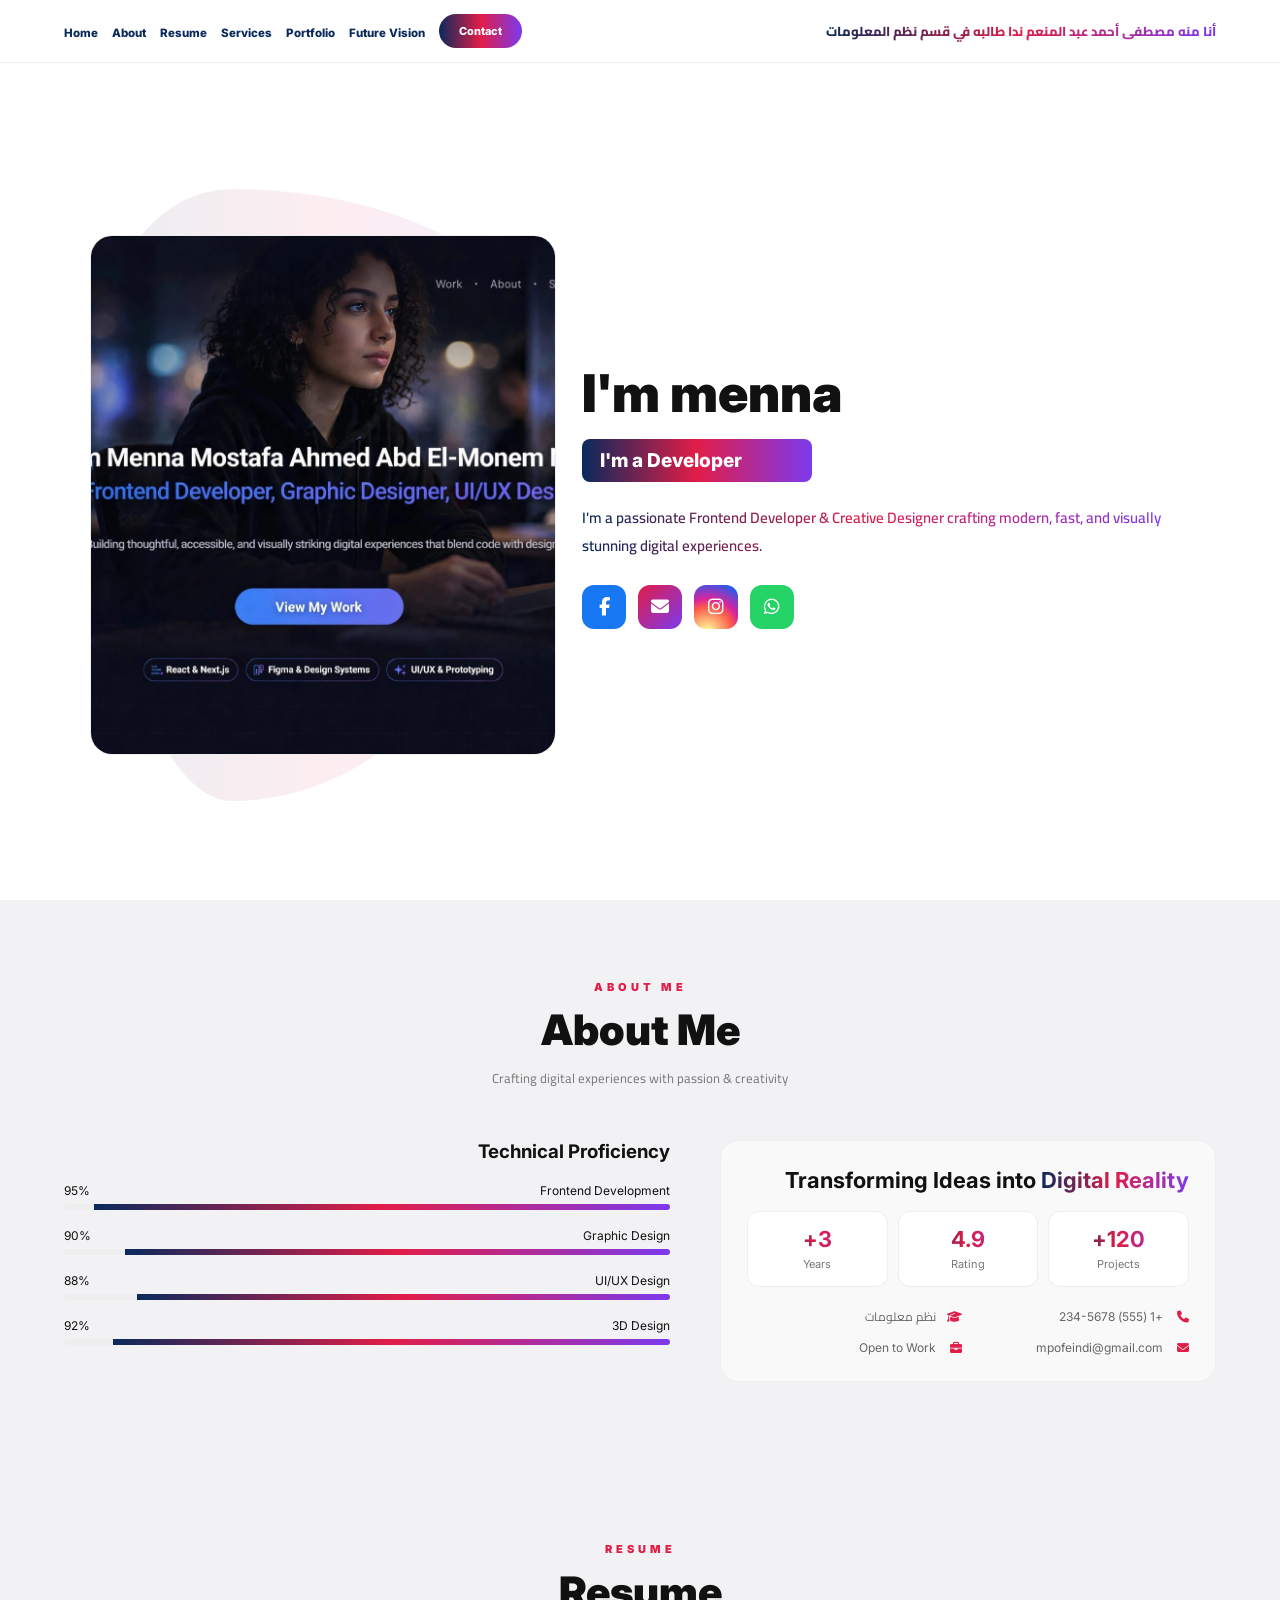
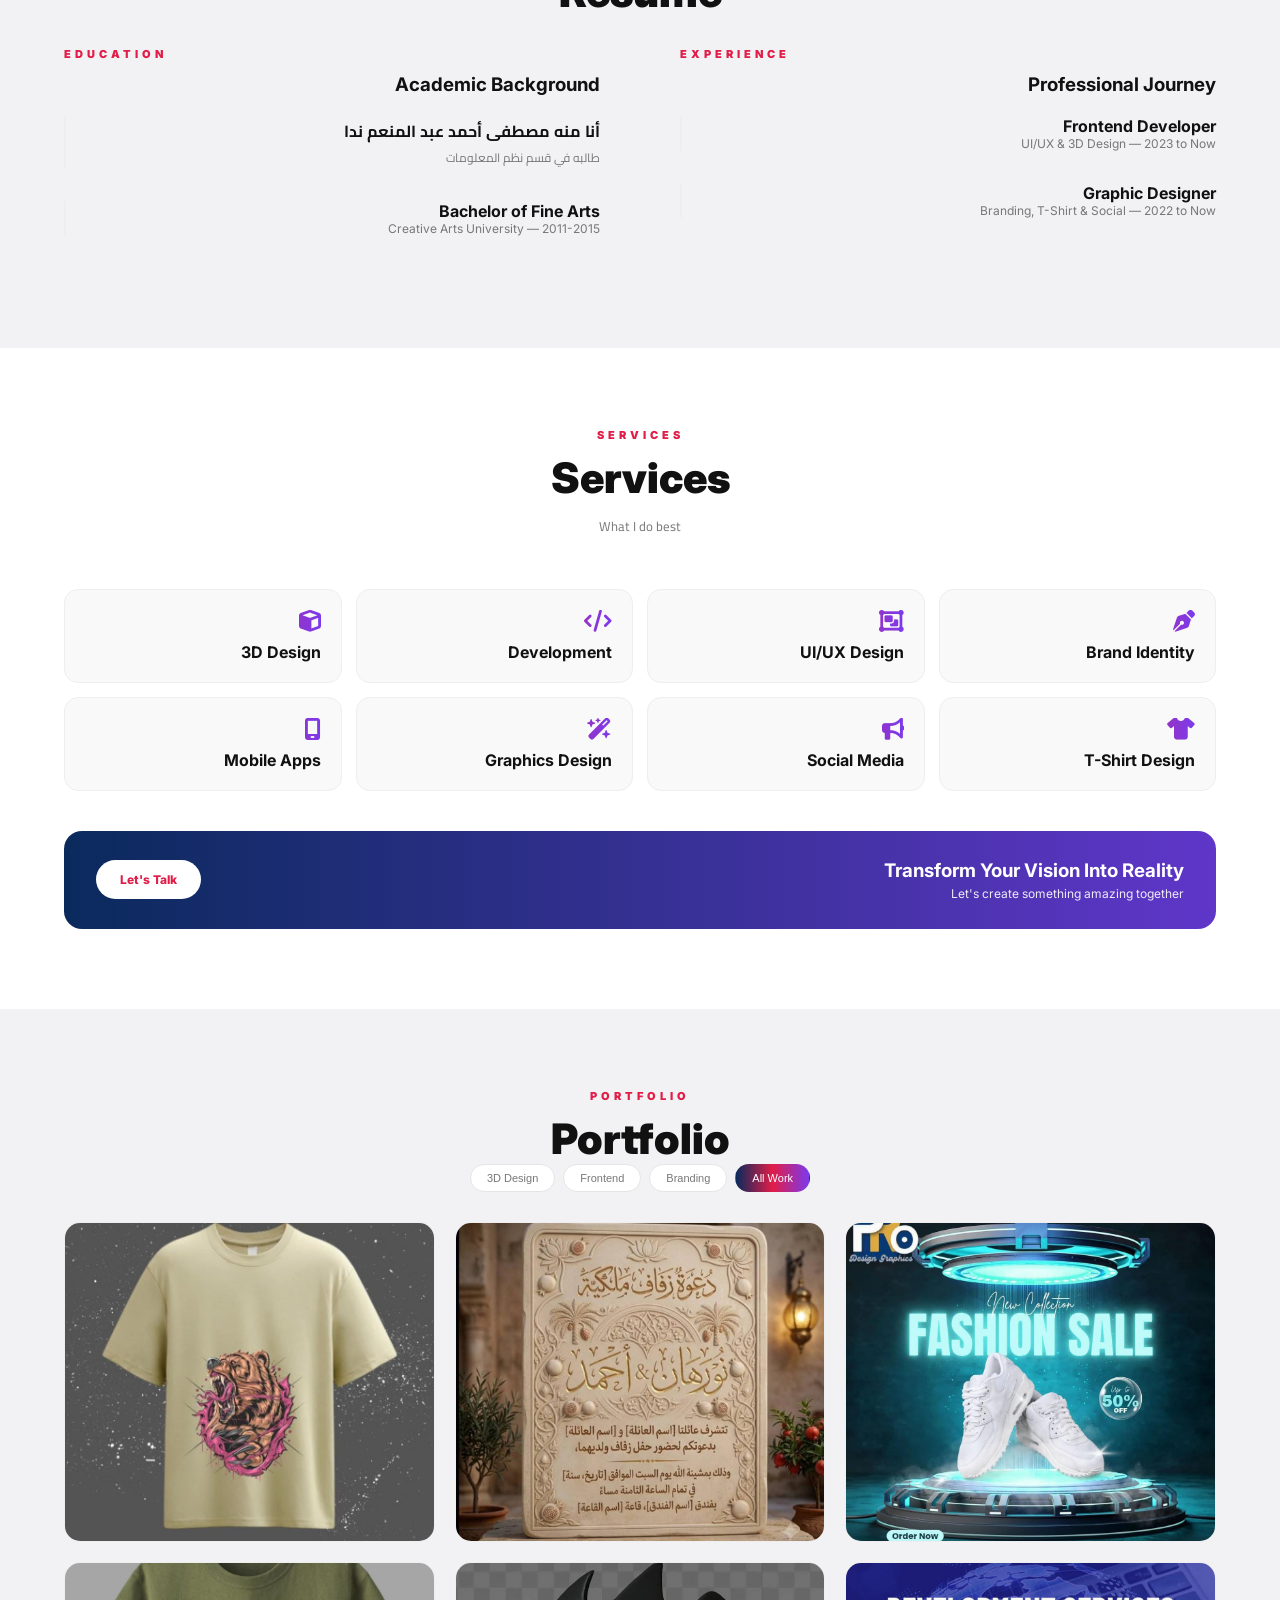
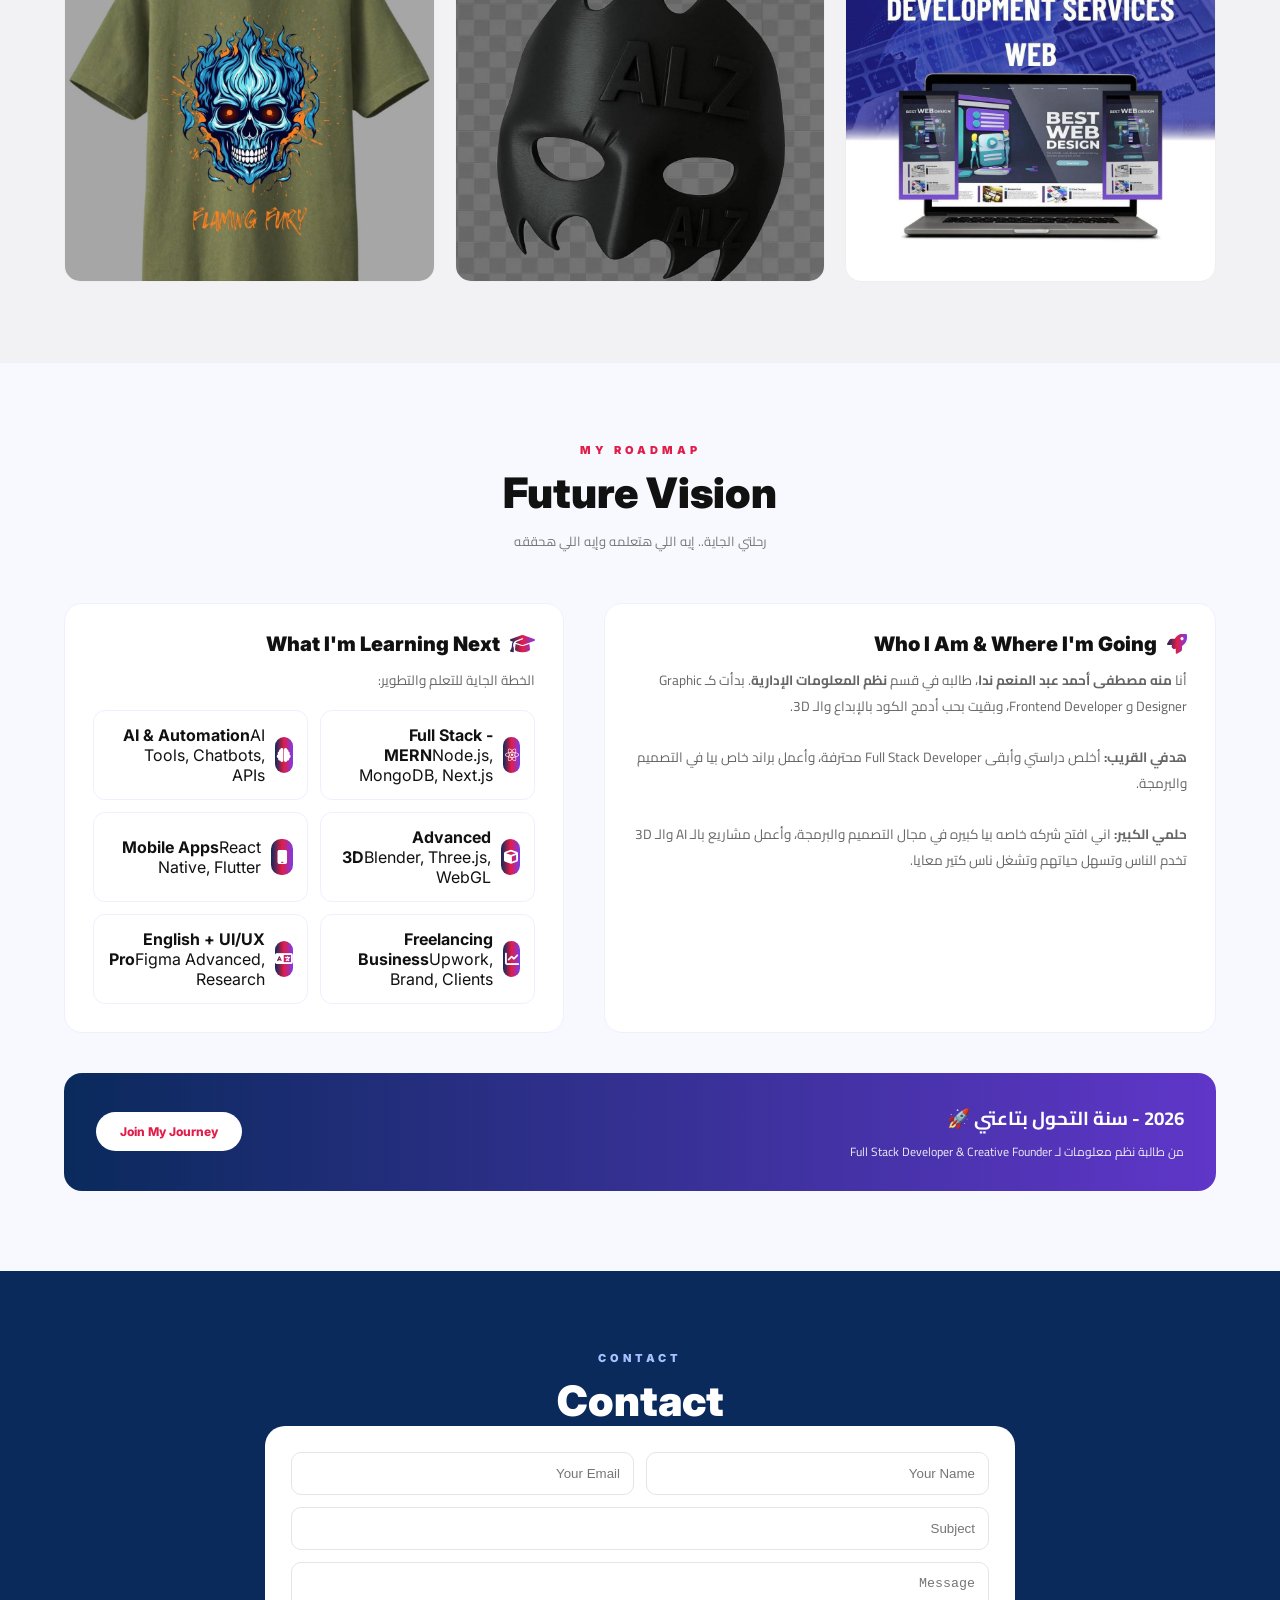
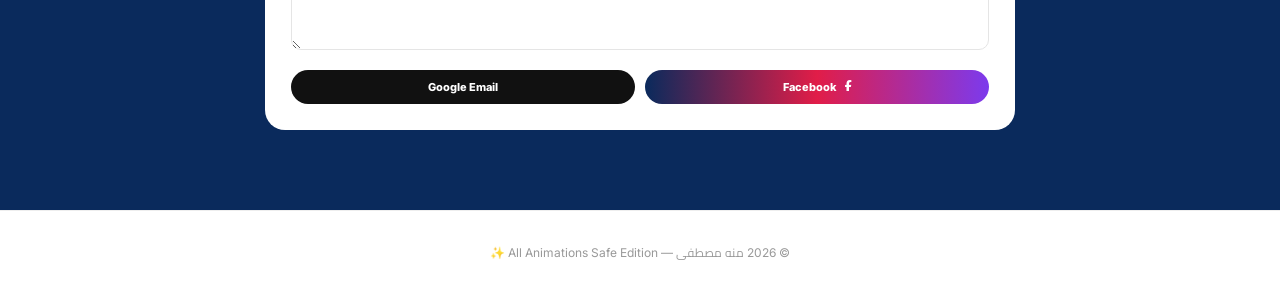
==== index.html @ 24371872 "Add files via upload" ====
<!DOCTYPE html>
<html lang="ar" dir="rtl">
<head>
<meta charset="UTF-8"><meta name="viewport" content="width=device-width,initial-scale=1">
<title>Menna - Creative Portfolio</title>
<link href="https://fonts.googleapis.com/css2?family=Inter:wght@400;700;900&family=Cairo:wght@600;700;800&display=swap" rel="stylesheet">
<link rel="stylesheet" href="https://cdnjs.cloudflare.com/ajax/libs/font-awesome/6.5.0/css/all.min.css">
<style>
*{margin:0;padding:0;box-sizing:border-box}html{scroll-behavior:smooth}
body{font-family:'Inter','Cairo',sans-serif;background:#fff;color:#111;overflow-x:hidden}
:root{--red:#e11d48;--blue:#0a2a5c;--purple:#7c3aed;--grad:linear-gradient(90deg,#0a2a5c,#e11d48,#7c3aed)}
nav{position:fixed;top:0;width:100%;z-index:1000;background:rgba(255,255,255,.95);backdrop-filter:blur(20px);border-bottom:1px solid #eee;display:flex;justify-content:space-between;align-items:center;padding:14px 5%}
.logo{font-family:'Cairo';font-weight:800;font-size:13px;background:var(--grad);-webkit-background-clip:text;-webkit-text-fill-color:transparent}
nav ul{display:flex;gap:14px;list-style:none;align-items:center;flex-direction:row-reverse}
nav ul li a{font-weight:800;font-size:11.5px;text-decoration:none;color:#0a2a5c}
.btn{background:var(--grad);color:#fff!important;padding:10px 20px;border-radius:100px;font-weight:800;text-decoration:none;font-size:11px;display:inline-flex;align-items:center;gap:8px;transition:.3s}
.hero{min-height:100vh;display:grid;grid-template-columns:1.1fr .9fr;align-items:center;padding:110px 5% 20px}
.hero h1{font-size:52px;font-weight:900}
.typed{background:var(--grad);color:#fff;padding:10px 18px;border-radius:8px;font-weight:800;font-size:19px;display:inline-block;min-width:230px;margin-top:14px}
.colored-text{margin-top:22px;max-width:580px;line-height:1.9;font-size:15px;font-weight:600;background:var(--grad);-webkit-background-clip:text;-webkit-text-fill-color:transparent;font-family:'Cairo'}
.hero-img{height:85vh;display:flex;align-items:center;justify-content:center;position:relative}
.blob{position:absolute;width:88%;height:80%;background:var(--grad);opacity:.08;border-radius:30% 70% 70% 30% / 30% 30% 70% 70%;animation:blobMove 8s ease infinite}
@keyframes blobMove{0%,100%{border-radius:30% 70% 70% 30% / 30% 30% 70% 70%}50%{border-radius:70% 30% 30% 70% / 70% 70% 30% 30%}}
.img-box{width:90%;height:520px;border-radius:22px;overflow:hidden;z-index:2;background:#f0f0f0;border:1px solid #eee;transition:.4s}
.img-box:hover{transform:scale(1.02)}
.img-box img{width:100%;height:100%;object-fit:cover;display:block}
.social{margin-top:24px;display:flex;gap:12px}
.social a{width:44px;height:44px;border-radius:12px;display:flex;align-items:center;justify-content:center;text-decoration:none;color:#fff;font-size:18px;transition:.3s}
.social a:hover{transform:translateY(-4px) scale(1.1)}
.social a.fb{background:#1877F2} .social a.mail{background:linear-gradient(135deg,#e11d48,#7c3aed)} .social a.ig{background:radial-gradient(circle at 30% 107%, #fdf497 0%, #fdf497 5%, #fd5949 45%,#d6249f 60%,#285AEB 90%)} .social a.wa{background:#25D366}
section{padding:80px 5%}.eyebrow{color:var(--red);font-size:11px;letter-spacing:4px;font-weight:900;text-align:center;display:block;margin-bottom:10px}.title{font-size:42px;font-weight:900;text-align:center}.desc{color:#777;font-size:13px;text-align:center;max-width:650px;margin:12px auto 50px;line-height:1.8;font-family:'Cairo'}
.grid2{display:grid;grid-template-columns:.9fr 1.1fr;gap:50px}.card{background:#f9f9f9;border:1px solid #eee;border-radius:18px;padding:26px;transition:.3s}.card:hover{transform:translateY(-5px)}
.stats{display:flex;gap:10px;margin-top:18px}.stat{flex:1;background:#fff;border:1px solid #eee;border-radius:12px;padding:14px;text-align:center}.stat b{background:var(--grad);-webkit-background-clip:text;-webkit-text-fill-color:transparent;font-size:22px;display:block}
.info{display:grid;grid-template-columns:1fr 1fr;gap:12px;margin-top:18px}.info-item{font-size:12px;color:#666;display:flex;gap:8px;align-items:center}.info-item i{color:var(--red);width:18px}
.skill{margin-bottom:18px}.top{display:flex;justify-content:space-between;font-size:12px;margin-bottom:6px}.bar{height:6px;background:#eee;border-radius:10px;overflow:hidden}.fill{height:100%;background:var(--grad);width:0;transition:1.5s ease}
.services{display:grid;grid-template-columns:repeat(4,1fr);gap:14px;margin-top:30px}.srv{background:#f9f9f9;border:1px solid #eee;border-radius:14px;padding:20px;transition:.4s}.srv:hover{transform:translateY(-10px);background:#fff;box-shadow:0 20px 40px rgba(10,42,92,.12)}.srv i{background:var(--grad);-webkit-background-clip:text;-webkit-text-fill-color:transparent;font-size:22px;margin-bottom:10px;display:block}
.cta{background:linear-gradient(270deg,#0a2a5c,#e11d48,#7c3aed,#0a2a5c);background-size:400% 400%;border-radius:18px;padding:28px 32px;display:flex;justify-content:space-between;align-items:center;margin-top:40px;color:#fff;animation:gradientMove 5s ease infinite}
@keyframes gradientMove{0%{background-position:0% 50%}50%{background-position:100% 50%}100%{background-position:0% 50%}}
.port-f{display:flex;gap:8px;justify-content:center;margin-bottom:30px;flex-wrap:wrap}.f{padding:7px 16px;border-radius:100px;border:1px solid #e5e5e5;background:#fff;color:#777;font-size:11px;cursor:pointer}.f.active{background:var(--grad);color:#fff;border-color:transparent}
.port{display:grid;grid-template-columns:repeat(3,1fr);gap:20px}.p-box{width:100%;height:320px;border-radius:16px;overflow:hidden;background:#f2f2f2;border:1px solid #eee;transition:.4s}.p-box:hover{transform:translateY(-8px) scale(1.02);box-shadow:0 15px 35px rgba(0,0,0,.12)}.p-box img{width:100%;height:100%;object-fit:cover;display:block;transition:.5s}.p-box:hover img{transform:scale(1.1)}
.timeline{display:grid;grid-template-columns:1fr 1fr;gap:80px;margin-top:30px}.t-item{border-left:2px solid #eee;padding-left:20px;margin-bottom:32px;transition:.3s}.t-item:hover{border-left-color:var(--red);transform:translateX(5px)}
#future{background:#f8f9ff;border-top:1px solid #eef0ff}.future-grid{display:grid;grid-template-columns:1.1fr .9fr;gap:40px;margin-top:20px}.future-card{background:#fff;border:1px solid #eef0ff;border-radius:18px;padding:28px;transition:.3s}.future-card:hover{transform:translateY(-8px)}.future-card h3{font-size:20px;font-weight:900;margin-bottom:12px;display:flex;align-items:center;gap:10px}.future-card h3 i{background:var(--grad);-webkit-background-clip:text;-webkit-text-fill-color:transparent}.future-card p{color:#666;font-size:13.5px;line-height:1.9;font-family:'Cairo'}.future-list{display:grid;grid-template-columns:1fr 1fr;gap:12px;margin-top:16px}.future-item{background:#fff;border:1px solid #eef0ff;border-radius:12px;padding:14px;display:flex;gap:10px;align-items:center;transition:.3s}.future-item:hover{transform:scale(1.03)}.future-item i{width:36px;height:36px;border-radius:10px;background:var(--grad);color:#fff;display:flex;align-items:center;justify-content:center;font-size:14px}
#contact{background:#0a2a5c!important}#contact .eyebrow{color:#a8c0ff!important}#contact .title{color:#fff!important}
#contact .contact{max-width:750px;margin:0 auto;background:#fff!important;border-radius:20px;padding:26px;display:grid;grid-template-columns:1fr 1fr;gap:12px}
#contact .contact input,#contact .contact textarea{width:100%;background:#fff;border:1px solid #e5e5e5;border-radius:10px;padding:13px;outline:none}#contact .contact textarea{grid-column:1/-1}
#about{background:#f2f2f5!important}#resume{background:#f2f2f5!important}#portfolio{background:#f2f2f5!important}#services{background:#ffffff!important}

/* حركات آمنة - كل حاجة ظاهرة في الأساس */
.anim{opacity:1;transform:translateY(0);transition:1s cubic-bezier(.2,.8,.2,1)}
.anim.from-left{transform:translateX(0)} .anim.from-right{transform:translateX(0)} .anim.from-bottom{transform:translateY(0)}
/* لما الصفحة تحمل هنخفيهم بالجافاسكريبت وبعدين نرجعهم بحركة */
.anim.hidden{opacity:0}.anim.hidden.from-left{transform:translateX(-80px)}.anim.hidden.from-right{transform:translateX(80px)}.anim.hidden.from-bottom{transform:translateY(60px)}
.anim.show{opacity:1!important;transform:translate(0,0)!important}

@media(max-width:900px){.hero,.grid2,.timeline,.services,.port,.future-grid{grid-template-columns:1fr}.hero-img{height:55vh}nav ul{display:none}}
</style>
</head>
<body>
<nav>
<div class="logo">أنا منه مصطفى أحمد عبد المنعم ندا طالبه في قسم نظم المعلومات</div>
<ul>
<li><a href="#home">Home</a></li>
<li><a href="#about">About</a></li>
<li><a href="#resume">Resume</a></li>
<li><a href="#services">Services</a></li>
<li><a href="#portfolio">Portfolio</a></li>
<li><a href="#future">Future Vision</a></li>
<li><a href="#contact" class="btn">Contact</a></li>
</ul>
</nav>

<section id="home" class="hero">
<div class="anim from-left" style="direction:ltr;text-align:left">
<h1>I'm menna</h1>
<div class="typed" id="typed">I'm a Developer</div>
<p class="colored-text" style="direction:ltr;text-align:left">I'm a passionate Frontend Developer & Creative Designer crafting modern, fast, and visually stunning digital experiences.</p>
<div class="social" style="direction:ltr;justify-content:flex-start">
<a class="fb" href="https://www.facebook.com/share/1BhCNMXV4n/" target="_blank"><i class="fa-brands fa-facebook-f"></i></a>
<a class="mail" href="mailto:mpofeindi@gmail.com"><i class="fa-solid fa-envelope"></i></a>
<a class="ig" href="#"><i class="fa-brands fa-instagram"></i></a>
<a class="wa" href="#"><i class="fa-brands fa-whatsapp"></i></a>
</div>
</div>
<div class="hero-img anim from-right"><div class="blob"></div><div class="img-box"><img src="assets/img/profile/WhatsApp Image 2026-10-17 at 4.25.45 AM.jpeg" alt="Menna"></div></div>
</section>

<section id="about"><span class="eyebrow anim from-bottom">ABOUT ME</span><h2 class="title anim from-bottom">About Me</h2><p class="desc anim from-bottom">Crafting digital experiences with passion & creativity</p>
<div class="grid2">
<div class="card anim from-right"><h3 style="font-size:22px">Transforming Ideas into <span style="background:var(--grad);-webkit-background-clip:text;-webkit-text-fill-color:transparent">Digital Reality</span></h3>
<div class="stats"><div class="stat"><b>120+</b><span style="font-size:11px;color:#777">Projects</span></div><div class="stat"><b>4.9</b><span style="font-size:11px;color:#777">Rating</span></div><div class="stat"><b>3+</b><span style="font-size:11px;color:#777">Years</span></div></div>
<div class="info"><div class="info-item"><i class="fa-solid fa-phone"></i> +1 (555) 234-5678</div><div class="info-item"><i class="fa-solid fa-graduation-cap"></i> نظم معلومات</div><div class="info-item"><i class="fa-solid fa-envelope"></i> mpofeindi@gmail.com</div><div class="info-item"><i class="fa-solid fa-briefcase"></i> Open to Work</div></div>
</div>
<div class="anim from-left"><h3 style="margin-bottom:20px">Technical Proficiency</h3>
<div class="skill"><div class="top"><span>Frontend Development</span><span>95%</span></div><div class="bar"><div class="fill" data-w="95%"></div></div></div>
<div class="skill"><div class="top"><span>Graphic Design</span><span>90%</span></div><div class="bar"><div class="fill" data-w="90%"></div></div></div>
<div class="skill"><div class="top"><span>UI/UX Design</span><span>88%</span></div><div class="bar"><div class="fill" data-w="88%"></div></div></div>
<div class="skill"><div class="top"><span>3D Design</span><span>92%</span></div><div class="bar"><div class="fill" data-w="92%"></div></div></div>
</div>
</div>
</section>

<section id="resume"><span class="eyebrow anim from-bottom">RESUME</span><h2 class="title anim from-bottom">Resume</h2>
<div class="timeline">
<div class="anim from-left"><span class="eyebrow" style="text-align:left">EXPERIENCE</span><h3 style="margin:12px 0 20px">Professional Journey</h3>
<div class="t-item"><h4>Frontend Developer</h4><p style="color:#777;font-size:12px">UI/UX & 3D Design — 2023 to Now</p></div>
<div class="t-item"><h4>Graphic Designer</h4><p style="color:#777;font-size:12px">Branding, T-Shirt & Social — 2022 to Now</p></div>
</div>
<div class="anim from-right"><span class="eyebrow" style="text-align:left">EDUCATION</span><h3 style="margin:12px 0 20px">Academic Background</h3>
<div class="t-item"><h4>أنا منه مصطفى أحمد عبد المنعم ندا</h4><p style="color:#777;font-size:12px">طالبه في قسم نظم المعلومات</p></div>
<div class="t-item"><h4>Bachelor of Fine Arts</h4><p style="color:#777;font-size:12px">Creative Arts University — 2011-2015</p></div>
</div>
</div>
</section>

<section id="services"><span class="eyebrow anim from-bottom">SERVICES</span><h2 class="title anim from-bottom">Services</h2><p class="desc anim from-bottom">What I do best</p>
<div class="services">
<div class="srv anim from-left"><i class="fa-solid fa-pen-nib"></i><h4>Brand Identity</h4></div>
<div class="srv anim from-bottom"><i class="fa-solid fa-object-group"></i><h4>UI/UX Design</h4></div>
<div class="srv anim from-bottom"><i class="fa-solid fa-code"></i><h4>Development</h4></div>
<div class="srv anim from-right"><i class="fa-solid fa-cube"></i><h4>3D Design</h4></div>
<div class="srv anim from-left"><i class="fa-solid fa-shirt"></i><h4>T-Shirt Design</h4></div>
<div class="srv anim from-bottom"><i class="fa-solid fa-bullhorn"></i><h4>Social Media</h4></div>
<div class="srv anim from-bottom"><i class="fa-solid fa-wand-magic-sparkles"></i><h4>Graphics Design</h4></div>
<div class="srv anim from-right"><i class="fa-solid fa-mobile-screen"></i><h4>Mobile Apps</h4></div>
</div>
<div class="cta anim from-bottom"><div><h3>Transform Your Vision Into Reality</h3><p style="font-size:12px;opacity:.9;margin-top:4px">Let's create something amazing together</p></div><a href="#contact" style="background:#fff;color:var(--red);padding:12px 24px;border-radius:100px;text-decoration:none;font-weight:800;font-size:12px">Let's Talk</a></div>
</section>

<section id="portfolio"><span class="eyebrow anim from-bottom">PORTFOLIO</span><h2 class="title anim from-bottom">Portfolio</h2>
<div class="port-f anim from-bottom"><button class="f active">All Work</button><button class="f">Branding</button><button class="f">Frontend</button><button class="f">3D Design</button></div>
<div class="port">
<div class="p-box anim from-bottom"><img src="assets/img/portfolio/1.jpg"></div>
<div class="p-box anim from-bottom"><img src="assets/img/portfolio/2.jpeg"></div>
<div class="p-box anim from-bottom"><img src="assets/img/portfolio/3.jpeg"></div>
<div class="p-box anim from-bottom"><img src="assets/img/portfolio/4.jpg"></div>
<div class="p-box anim from-bottom"><img src="assets/img/portfolio/5.jpg"></div>
<div class="p-box anim from-bottom"><img src="assets/img/portfolio/6.jpg"></div>
</div>
</section>

<section id="future">
<span class="eyebrow anim from-bottom">MY ROADMAP</span>
<h2 class="title anim from-bottom">Future Vision</h2>
<p class="desc anim from-bottom">رحلتي الجاية.. إيه اللي هتعلمه وإيه اللي هحققه</p>
<div class="future-grid">
<div class="future-card anim from-left">
<h3><i class="fa-solid fa-rocket"></i> Who I Am & Where I'm Going</h3>
<p>أنا <b>منه مصطفى أحمد عبد المنعم ندا</b>، طالبه في قسم <b>نظم المعلومات الإدارية</b>. بدأت كـ Graphic Designer و Frontend Developer، وبقيت بحب أدمج الكود بالإبداع والـ 3D.<br><br><b>هدفي القريب:</b> أخلص دراستي وأبقى Full Stack Developer محترفة، وأعمل براند خاص بيا في التصميم والبرمجة.<br><br><b>حلمي الكبير:</b> اني افتح شركه خاصه بيا كبيره في مجال التصميم والبرمجة، وأعمل مشاريع بالـ AI والـ 3D تخدم الناس وتسهل حياتهم وتشغل ناس كتير معايا.</p>
</div>
<div class="future-card anim from-right">
<h3><i class="fa-solid fa-graduation-cap"></i> What I'm Learning Next</h3>
<p style="margin-bottom:10px">الخطة الجاية للتعلم والتطوير:</p>
<div class="future-list">
<div class="future-item"><i class="fa-brands fa-react"></i><div><b>Full Stack - MERN</b><span>Node.js, MongoDB, Next.js</span></div></div>
<div class="future-item"><i class="fa-solid fa-brain"></i><div><b>AI & Automation</b><span>AI Tools, Chatbots, APIs</span></div></div>
<div class="future-item"><i class="fa-solid fa-cube"></i><div><b>Advanced 3D</b><span>Blender, Three.js, WebGL</span></div></div>
<div class="future-item"><i class="fa-solid fa-mobile"></i><div><b>Mobile Apps</b><span>React Native, Flutter</span></div></div>
<div class="future-item"><i class="fa-solid fa-chart-line"></i><div><b>Freelancing Business</b><span>Upwork, Brand, Clients</span></div></div>
<div class="future-item"><i class="fa-solid fa-language"></i><div><b>English + UI/UX Pro</b><span>Figma Advanced, Research</span></div></div>
</div>
</div>
</div>
<div class="cta anim from-bottom" style="margin-top:40px"><div><h3 style="font-family:'Cairo'">2026 - سنة التحول بتاعتي 🚀</h3><p style="font-size:12px;opacity:.9;margin-top:4px;font-family:'Cairo'">من طالبة نظم معلومات لـ Full Stack Developer & Creative Founder</p></div><a href="#contact" style="background:#fff;color:var(--red);padding:12px 24px;border-radius:100px;text-decoration:none;font-weight:800;font-size:12px">Join My Journey</a></div>
</section>

<section id="contact" class="anim from-bottom"><span class="eyebrow">CONTACT</span><h2 class="title">Contact</h2>
<div class="contact"><input placeholder="Your Name"><input placeholder="Your Email"><input placeholder="Subject" style="grid-column:1/-1"><textarea rows="4" placeholder="Message"></textarea>
<div style="grid-column:1/-1;display:flex;gap:10px;flex-wrap:wrap;margin-top:8px">
<a href="https://www.facebook.com/share/1BhCNMXV4n/" target="_blank" class="btn" style="flex:1;justify-content:center"><i class="fa-brands fa-facebook-f"></i> Facebook</a>
<a href="mailto:mpofeindi@gmail.com" class="btn" style="flex:1;justify-content:center;background:#111">Google Email</a>
</div>
</div>
</section>

<footer style="text-align:center;padding:30px 5%;border-top:1px solid #eee;color:#999;font-size:12px">© 2026 منه مصطفى — All Animations Safe Edition ✨</footer>

<script>
// 1- كتابة متحركة
const roles=["I'm a Developer","I'm a Designer","I'm a 3D Designer","Future Full Stack","Creative Founder"];let i=0,j=0,del=false;
function type(){const el=document.getElementById('typed');if(!el)return;const cur=roles[i];if(!del){el.textContent=cur.slice(0,++j);if(j===cur.length){del=true;setTimeout(type,1500);return}}else{el.textContent=cur.slice(0,--j);if(j===0){del=false;i=(i+1)%roles.length}}setTimeout(type,del?35:85);}type();

// 2- حركة آمنة لكل الأقسام - لو الجافاسكريبت فشل هتفضل ظاهرة
document.addEventListener('DOMContentLoaded',()=>{
  const anims=document.querySelectorAll('.anim');
  // نخفيهم بالجافاسكريبت بس بعد ما الصفحة تحمل (لو الجافاسكريبت مش شغال هيفضلوا ظاهرين)
  anims.forEach(a=>a.classList.add('hidden'));
  
  // بعد ثانية نبدأ نراقب
  setTimeout(()=>{
    const obs=new IntersectionObserver((entries)=>{
      entries.forEach(e=>{
        if(e.isIntersecting){
          e.target.classList.remove('hidden');
          e.target.classList.add('show');
          // شريط المهارات
          e.target.querySelectorAll('.fill').forEach(b=>b.style.width=b.dataset.w);
          // لو فيه fill جوه
          if(e.target.classList.contains('fill')) e.target.style.width=e.target.dataset.w;
          // لو الأب فيه fill
          e.target.querySelectorAll && e.target.querySelectorAll('.fill').forEach(b=>b.style.width=b.dataset.w);
        }
      });
    },{threshold:0.15});
    
    anims.forEach(a=>obs.observe(a));
    // شغلي أول قسمين فورا
    document.querySelectorAll('#home .anim').forEach(a=>{a.classList.remove('hidden');a.classList.add('show')});
    
    // مراقب خاص للمهارات
    document.querySelectorAll('.fill').forEach(b=>{
      const o2=new IntersectionObserver((es)=>{
        es.forEach(en=>{if(en.isIntersecting) en.target.style.width=en.target.dataset.w})
      },{threshold:0.5});
      o2.observe(b);
    });
  },100);
});
</script>
</body>
</html>
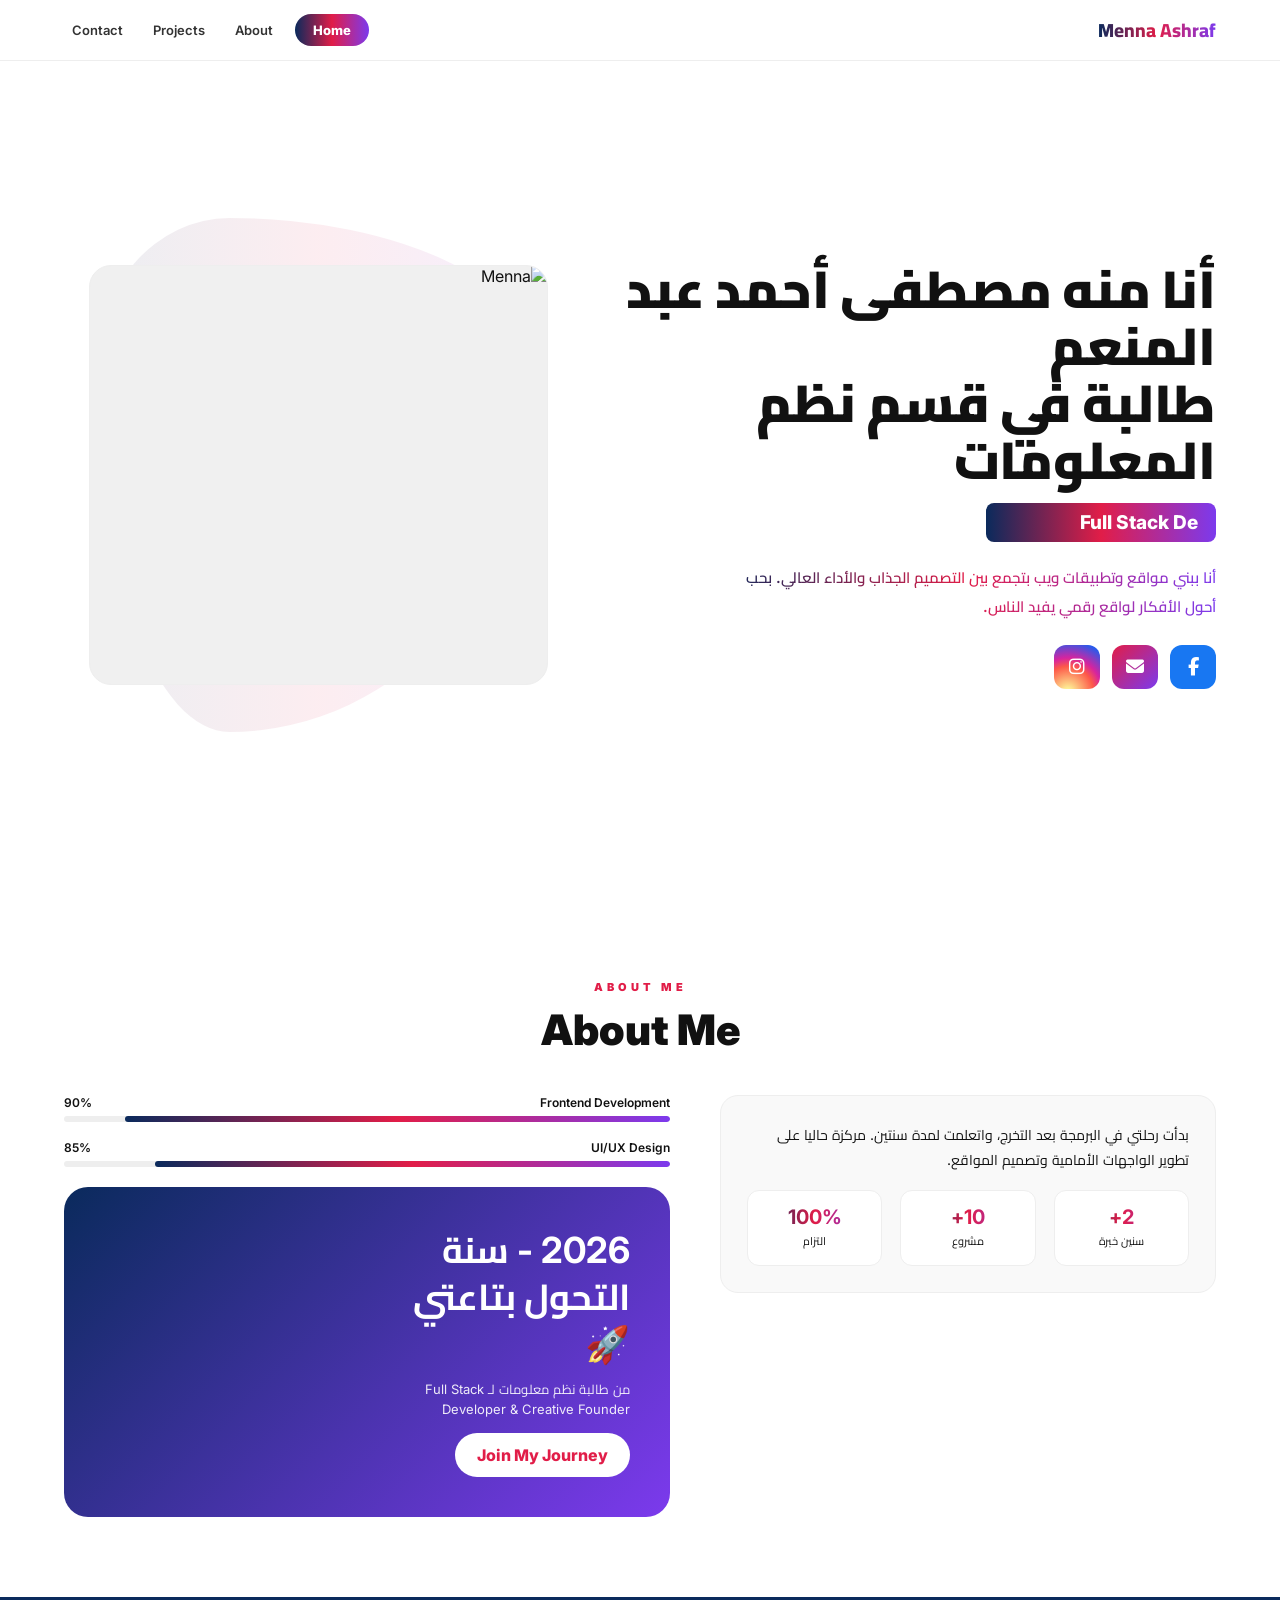
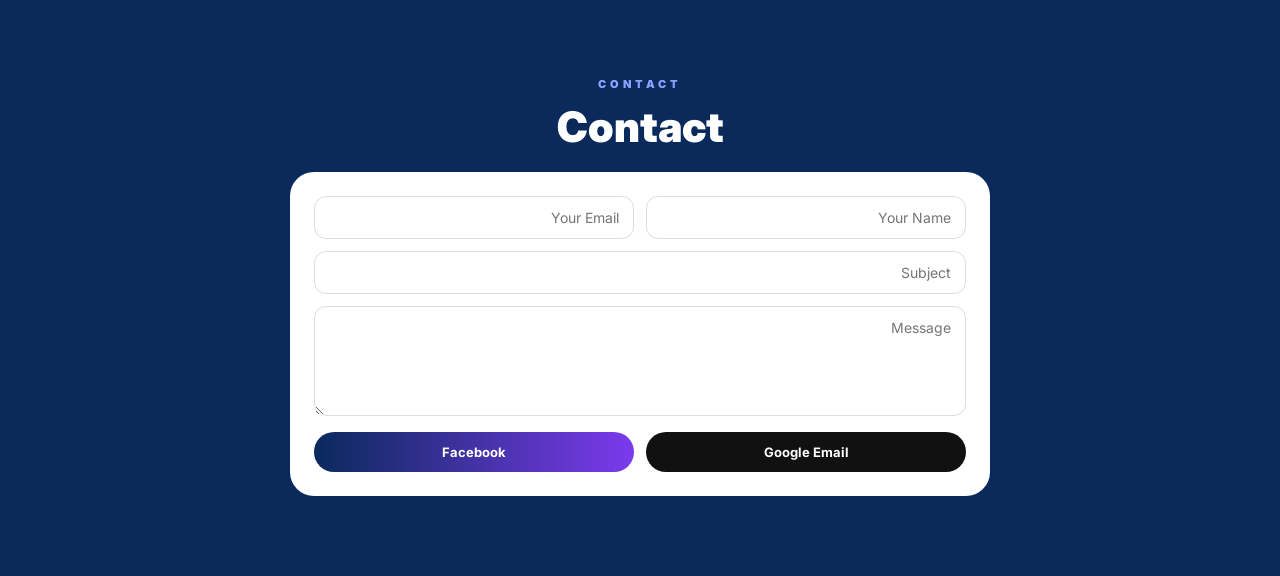
==== commit 8b8670af: "Update index.html" ====
--- a/index.html
+++ b/index.html
@@ -1,220 +1,163 @@
 <!DOCTYPE html>
 <html lang="ar" dir="rtl">
 <head>
-<meta charset="UTF-8"><meta name="viewport" content="width=device-width,initial-scale=1">
+<meta charset="UTF-8">
+<meta name="viewport" content="width=device-width, initial-scale=1.0">
 <title>Menna - Creative Portfolio</title>
 <link href="https://fonts.googleapis.com/css2?family=Inter:wght@400;700;900&family=Cairo:wght@600;700;800&display=swap" rel="stylesheet">
 <link rel="stylesheet" href="https://cdnjs.cloudflare.com/ajax/libs/font-awesome/6.5.0/css/all.min.css">
 <style>
-*{margin:0;padding:0;box-sizing:border-box}html{scroll-behavior:smooth}
-body{font-family:'Inter','Cairo',sans-serif;background:#fff;color:#111;overflow-x:hidden}
+*{margin:0;padding:0;box-sizing:border-box}
+html{scroll-behavior:smooth;overflow-x:hidden}
+body{font-family:'Inter','Cairo',sans-serif;background:#fff;color:#111;overflow-x:hidden;width:100%}
 :root{--red:#e11d48;--blue:#0a2a5c;--purple:#7c3aed;--grad:linear-gradient(90deg,#0a2a5c,#e11d48,#7c3aed)}
-nav{position:fixed;top:0;width:100%;z-index:1000;background:rgba(255,255,255,.95);backdrop-filter:blur(20px);border-bottom:1px solid #eee;display:flex;justify-content:space-between;align-items:center;padding:14px 5%}
-.logo{font-family:'Cairo';font-weight:800;font-size:13px;background:var(--grad);-webkit-background-clip:text;-webkit-text-fill-color:transparent}
-nav ul{display:flex;gap:14px;list-style:none;align-items:center;flex-direction:row-reverse}
-nav ul li a{font-weight:800;font-size:11.5px;text-decoration:none;color:#0a2a5c}
-.btn{background:var(--grad);color:#fff!important;padding:10px 20px;border-radius:100px;font-weight:800;text-decoration:none;font-size:11px;display:inline-flex;align-items:center;gap:8px;transition:.3s}
-.hero{min-height:100vh;display:grid;grid-template-columns:1.1fr .9fr;align-items:center;padding:110px 5% 20px}
-.hero h1{font-size:52px;font-weight:900}
-.typed{background:var(--grad);color:#fff;padding:10px 18px;border-radius:8px;font-weight:800;font-size:19px;display:inline-block;min-width:230px;margin-top:14px}
-.colored-text{margin-top:22px;max-width:580px;line-height:1.9;font-size:15px;font-weight:600;background:var(--grad);-webkit-background-clip:text;-webkit-text-fill-color:transparent;font-family:'Cairo'}
-.hero-img{height:85vh;display:flex;align-items:center;justify-content:center;position:relative}
-.blob{position:absolute;width:88%;height:80%;background:var(--grad);opacity:.08;border-radius:30% 70% 70% 30% / 30% 30% 70% 70%;animation:blobMove 8s ease infinite}
+nav{position:fixed;top:0;width:100%;z-index:1000;background:rgba(255,255,255,.95);backdrop-filter:blur(20px);border-bottom:1px solid #eee;display:flex;justify-content:space-between;align-items:center;padding:12px 5%;flex-wrap:wrap}
+.logo{font-family:'Cairo';font-weight:800;font-size:19px;background:var(--grad);-webkit-background-clip:text;-webkit-text-fill-color:transparent}
+nav ul{display:flex;gap:14px;list-style:none;align-items:center;flex-direction:row-reverse;flex-wrap:wrap}
+nav ul li a{font-weight:600;font-size:13px;text-decoration:none;color:#333;display:inline-flex;align-items:center;gap:6px;padding:4px 8px}
+nav ul li a.btn-grad{background:var(--grad);color:#fff!important;padding:8px 18px;border-radius:100px;font-weight:800}
+.hero{min-height:100vh;display:grid;grid-template-columns:1.1fr .9fr;align-items:center;padding:110px 5% 60px;gap:20px}
+.hero h1{font-size:52px;font-weight:900;line-height:1.1}
+.typed{background:var(--grad);color:#fff;padding:8px 18px;border-radius:8px;font-weight:800;font-size:19px;display:inline-block;min-width:230px;margin-top:14px;white-space:nowrap}
+.colored-text{margin-top:22px;max-width:500px;line-height:1.9;font-size:15px;font-weight:600;background:var(--grad);-webkit-background-clip:text;-webkit-text-fill-color:transparent}
+.hero-img{height:80%;display:flex;align-items:center;justify-content:center;position:relative;width:100%}
+.blob{position:absolute;width:88%;height:88%;background:var(--grad);opacity:.08;border-radius:30% 70% 70% 30% / 30% 30% 70% 70%;animation:blobMove 8s ease infinite}
 @keyframes blobMove{0%,100%{border-radius:30% 70% 70% 30% / 30% 30% 70% 70%}50%{border-radius:70% 30% 30% 70% / 70% 70% 30% 30%}}
-.img-box{width:90%;height:520px;border-radius:22px;overflow:hidden;z-index:2;background:#f0f0f0;border:1px solid #eee;transition:.4s}
+.img-box{width:90%;height:420px;border-radius:22px;overflow:hidden;z-index:2;background:#f0f0f0;border:1px solid #eee;transition:.4s;max-width:100%}
 .img-box:hover{transform:scale(1.02)}
 .img-box img{width:100%;height:100%;object-fit:cover;display:block}
-.social{margin-top:24px;display:flex;gap:12px}
-.social a{width:44px;height:44px;border-radius:12px;display:flex;align-items:center;justify-content:center;text-decoration:none;color:#fff;font-size:18px;transition:.3s}
+.social{margin-top:24px;display:flex;gap:12px;flex-wrap:wrap}
+.social a{width:46px;height:44px;border-radius:12px;display:flex;align-items:center;justify-content:center;text-decoration:none;color:#fff;font-size:18px;transition:.3s}
 .social a:hover{transform:translateY(-4px) scale(1.1)}
-.social a.fb{background:#1877F2} .social a.mail{background:linear-gradient(135deg,#e11d48,#7c3aed)} .social a.ig{background:radial-gradient(circle at 30% 107%, #fdf497 0%, #fdf497 5%, #fd5949 45%,#d6249f 60%,#285AEB 90%)} .social a.wa{background:#25D366}
-section{padding:80px 5%}.eyebrow{color:var(--red);font-size:11px;letter-spacing:4px;font-weight:900;text-align:center;display:block;margin-bottom:10px}.title{font-size:42px;font-weight:900;text-align:center}.desc{color:#777;font-size:13px;text-align:center;max-width:650px;margin:12px auto 50px;line-height:1.8;font-family:'Cairo'}
-.grid2{display:grid;grid-template-columns:.9fr 1.1fr;gap:50px}.card{background:#f9f9f9;border:1px solid #eee;border-radius:18px;padding:26px;transition:.3s}.card:hover{transform:translateY(-5px)}
-.stats{display:flex;gap:10px;margin-top:18px}.stat{flex:1;background:#fff;border:1px solid #eee;border-radius:12px;padding:14px;text-align:center}.stat b{background:var(--grad);-webkit-background-clip:text;-webkit-text-fill-color:transparent;font-size:22px;display:block}
-.info{display:grid;grid-template-columns:1fr 1fr;gap:12px;margin-top:18px}.info-item{font-size:12px;color:#666;display:flex;gap:8px;align-items:center}.info-item i{color:var(--red);width:18px}
-.skill{margin-bottom:18px}.top{display:flex;justify-content:space-between;font-size:12px;margin-bottom:6px}.bar{height:6px;background:#eee;border-radius:10px;overflow:hidden}.fill{height:100%;background:var(--grad);width:0;transition:1.5s ease}
-.services{display:grid;grid-template-columns:repeat(4,1fr);gap:14px;margin-top:30px}.srv{background:#f9f9f9;border:1px solid #eee;border-radius:14px;padding:20px;transition:.4s}.srv:hover{transform:translateY(-10px);background:#fff;box-shadow:0 20px 40px rgba(10,42,92,.12)}.srv i{background:var(--grad);-webkit-background-clip:text;-webkit-text-fill-color:transparent;font-size:22px;margin-bottom:10px;display:block}
-.cta{background:linear-gradient(270deg,#0a2a5c,#e11d48,#7c3aed,#0a2a5c);background-size:400% 400%;border-radius:18px;padding:28px 32px;display:flex;justify-content:space-between;align-items:center;margin-top:40px;color:#fff;animation:gradientMove 5s ease infinite}
-@keyframes gradientMove{0%{background-position:0% 50%}50%{background-position:100% 50%}100%{background-position:0% 50%}}
-.port-f{display:flex;gap:8px;justify-content:center;margin-bottom:30px;flex-wrap:wrap}.f{padding:7px 16px;border-radius:100px;border:1px solid #e5e5e5;background:#fff;color:#777;font-size:11px;cursor:pointer}.f.active{background:var(--grad);color:#fff;border-color:transparent}
-.port{display:grid;grid-template-columns:repeat(3,1fr);gap:20px}.p-box{width:100%;height:320px;border-radius:16px;overflow:hidden;background:#f2f2f2;border:1px solid #eee;transition:.4s}.p-box:hover{transform:translateY(-8px) scale(1.02);box-shadow:0 15px 35px rgba(0,0,0,.12)}.p-box img{width:100%;height:100%;object-fit:cover;display:block;transition:.5s}.p-box:hover img{transform:scale(1.1)}
-.timeline{display:grid;grid-template-columns:1fr 1fr;gap:80px;margin-top:30px}.t-item{border-left:2px solid #eee;padding-left:20px;margin-bottom:32px;transition:.3s}.t-item:hover{border-left-color:var(--red);transform:translateX(5px)}
-#future{background:#f8f9ff;border-top:1px solid #eef0ff}.future-grid{display:grid;grid-template-columns:1.1fr .9fr;gap:40px;margin-top:20px}.future-card{background:#fff;border:1px solid #eef0ff;border-radius:18px;padding:28px;transition:.3s}.future-card:hover{transform:translateY(-8px)}.future-card h3{font-size:20px;font-weight:900;margin-bottom:12px;display:flex;align-items:center;gap:10px}.future-card h3 i{background:var(--grad);-webkit-background-clip:text;-webkit-text-fill-color:transparent}.future-card p{color:#666;font-size:13.5px;line-height:1.9;font-family:'Cairo'}.future-list{display:grid;grid-template-columns:1fr 1fr;gap:12px;margin-top:16px}.future-item{background:#fff;border:1px solid #eef0ff;border-radius:12px;padding:14px;display:flex;gap:10px;align-items:center;transition:.3s}.future-item:hover{transform:scale(1.03)}.future-item i{width:36px;height:36px;border-radius:10px;background:var(--grad);color:#fff;display:flex;align-items:center;justify-content:center;font-size:14px}
-#contact{background:#0a2a5c!important}#contact .eyebrow{color:#a8c0ff!important}#contact .title{color:#fff!important}
-#contact .contact{max-width:750px;margin:0 auto;background:#fff!important;border-radius:20px;padding:26px;display:grid;grid-template-columns:1fr 1fr;gap:12px}
-#contact .contact input,#contact .contact textarea{width:100%;background:#fff;border:1px solid #e5e5e5;border-radius:10px;padding:13px;outline:none}#contact .contact textarea{grid-column:1/-1}
-#about{background:#f2f2f5!important}#resume{background:#f2f2f5!important}#portfolio{background:#f2f2f5!important}#services{background:#ffffff!important}
+.social a.fb{background:#1877F2}.social a.mail{background:linear-gradient(135deg,#e11d48,#7c3aed)}.social a.ig{background:radial-gradient(circle at 30% 107%, #fdf497 0%, #fdf497 5%, #fd5949 45%,#d6249f 60%,#285AEB 90%)}
+section{padding:80px 5%}
+.eyebrow{color:var(--red);font-size:11px;letter-spacing:4px;font-weight:900;text-align:center;display:block;margin-bottom:10px}
+.title{font-size:42px;font-weight:900;text-align:center;margin-bottom:40px}
+.grid2{display:grid;grid-template-columns:.9fr 1.1fr;gap:50px;align-items:start}
+.card{background:#f9f9f9;border:1px solid #eee;border-radius:18px;padding:26px;transition:.3s}
+.stats{display:flex;gap:18px;margin-top:18px}
+.stat{flex:1;background:#fff;border:1px solid #eee;border-radius:12px;padding:14px;text-align:center}
+.stat b{background:var(--grad);-webkit-background-clip:text;-webkit-text-fill-color:transparent;font-size:20px;display:block}
+.info{display:grid;grid-template-columns:1fr 1fr;gap:12px;margin-top:18px}
+.info-item{font-size:13px;color:#666;display:flex;gap:8px;align-items:center}
+.info-item i{color:var(--red);width:16px}
+.skill{margin-bottom:18px}
+.top{display:flex;justify-content:space-between;font-size:12px;margin-bottom:6px;font-weight:600}
+.bar{height:6px;background:#eee;border-radius:10px;overflow:hidden}
+.fill{height:100%;background:var(--grad);border-radius:10px}
+.journey{display:grid;grid-template-columns:1.1fr .9fr;gap:40px;align-items:center;background:linear-gradient(135deg,#0a2a5c,#7c3aed);border-radius:24px;padding:40px;color:#fff}
+.journey h2{font-size:36px;line-height:1.3}
+.journey .btn{background:#fff;color:#e11d48;padding:12px 22px;border-radius:100px;font-weight:800;text-decoration:none;display:inline-flex;align-items:center;gap:8px;margin-top:16px}
+.contact-wrap{background:#0a2a5c;padding:80px 5%;color:#fff;text-align:center}
+.contact-box{background:#fff;border-radius:24px;padding:24px;max-width:700px;margin:20px auto 0;color:#111}
+.contact-box input,.contact-box textarea{width:100%;padding:12px 14px;border-radius:12px;border:1px solid #ddd;font-family:inherit;font-size:14px}
+.contact-box textarea{min-height:110px;resize:vertical}
+.row{display:flex;gap:12px;margin-bottom:12px}
+.btns{display:flex;gap:12px;margin-top:16px;flex-wrap:wrap}
+.btns a{flex:1;text-align:center;padding:12px;border-radius:100px;font-weight:700;text-decoration:none;color:#fff;font-size:13px}
+.btns a.google{background:#111}.btns a.fb{background:linear-gradient(90deg,#0a2a5c,#7c3aed)}
 
-/* حركات آمنة - كل حاجة ظاهرة في الأساس */
-.anim{opacity:1;transform:translateY(0);transition:1s cubic-bezier(.2,.8,.2,1)}
-.anim.from-left{transform:translateX(0)} .anim.from-right{transform:translateX(0)} .anim.from-bottom{transform:translateY(0)}
-/* لما الصفحة تحمل هنخفيهم بالجافاسكريبت وبعدين نرجعهم بحركة */
-.anim.hidden{opacity:0}.anim.hidden.from-left{transform:translateX(-80px)}.anim.hidden.from-right{transform:translateX(80px)}.anim.hidden.from-bottom{transform:translateY(60px)}
-.anim.show{opacity:1!important;transform:translate(0,0)!important}
-
-@media(max-width:900px){.hero,.grid2,.timeline,.services,.port,.future-grid{grid-template-columns:1fr}.hero-img{height:55vh}nav ul{display:none}}
+/* === إصلاح الموبايل === */
+@media (max-width: 992px){
+  .hero{grid-template-columns:1fr; padding-top:90px; text-align:center}
+  .hero h1{font-size:38px}
+  .colored-text{margin-left:auto;margin-right:auto}
+  .hero-img{order:-1; height:360px}
+  .social{justify-content:center}
+  .grid2{grid-template-columns:1fr}
+  .journey{grid-template-columns:1fr; text-align:center}
+}
+@media (max-width: 600px){
+  nav{padding:10px 16px}
+  nav ul{gap:8px}
+  nav ul li a{font-size:11px}
+  .hero{padding:90px 16px 30px}
+  .hero h1{font-size:28px!important; line-height:1.3!important}
+  .typed{font-size:14px!important; min-width:auto!important; white-space:normal!important}
+  .img-box{width:100%!important; height:300px!important}
+  section{padding:50px 16px}
+  .title{font-size:26px!important}
+  .row{flex-direction:column}
+  .contact-box{padding:16px; width:100%}
+  .btns{flex-direction:column}
+  .stats{flex-direction:column}
+  .info{grid-template-columns:1fr}
+  .journey{padding:24px 16px}
+  .journey h2{font-size:24px}
+}
+img{max-width:100%;height:auto}
 </style>
 </head>
 <body>
 <nav>
-<div class="logo">أنا منه مصطفى أحمد عبد المنعم ندا طالبه في قسم نظم المعلومات</div>
+<div class="logo">Menna Ashraf</div>
 <ul>
-<li><a href="#home">Home</a></li>
+<li><a href="#contact">Contact</a></li>
+<li><a href="#projects">Projects</a></li>
 <li><a href="#about">About</a></li>
-<li><a href="#resume">Resume</a></li>
-<li><a href="#services">Services</a></li>
-<li><a href="#portfolio">Portfolio</a></li>
-<li><a href="#future">Future Vision</a></li>
-<li><a href="#contact" class="btn">Contact</a></li>
+<li><a href="#home" class="btn-grad">Home</a></li>
 </ul>
 </nav>
 
-<section id="home" class="hero">
-<div class="anim from-left" style="direction:ltr;text-align:left">
-<h1>I'm menna</h1>
-<div class="typed" id="typed">I'm a Developer</div>
-<p class="colored-text" style="direction:ltr;text-align:left">I'm a passionate Frontend Developer & Creative Designer crafting modern, fast, and visually stunning digital experiences.</p>
-<div class="social" style="direction:ltr;justify-content:flex-start">
-<a class="fb" href="https://www.facebook.com/share/1BhCNMXV4n/" target="_blank"><i class="fa-brands fa-facebook-f"></i></a>
-<a class="mail" href="mailto:mpofeindi@gmail.com"><i class="fa-solid fa-envelope"></i></a>
-<a class="ig" href="#"><i class="fa-brands fa-instagram"></i></a>
-<a class="wa" href="#"><i class="fa-brands fa-whatsapp"></i></a>
+<section class="hero" id="home">
+<div>
+<h1>أنا منه مصطفى أحمد عبد المنعم<br>طالبة في قسم نظم المعلومات</h1>
+<div class="typed" id="typed">Full Stack Developer</div>
+<div class="colored-text">أنا ببني مواقع وتطبيقات ويب بتجمع بين التصميم الجذاب والأداء العالي. بحب أحول الأفكار لواقع رقمي يفيد الناس.</div>
+<div class="social">
+<a href="#" class="fb"><i class="fab fa-facebook-f"></i></a>
+<a href="#" class="mail"><i class="fas fa-envelope"></i></a>
+<a href="#" class="ig"><i class="fab fa-instagram"></i></a>
 </div>
 </div>
-<div class="hero-img anim from-right"><div class="blob"></div><div class="img-box"><img src="assets/img/profile/WhatsApp Image 2026-10-17 at 4.25.45 AM.jpeg" alt="Menna"></div></div>
+<div class="hero-img">
+<div class="blob"></div>
+<div class="img-box"><img src="assets/profile.jpg" alt="Menna"></div>
+</div>
 </section>
 
-<section id="about"><span class="eyebrow anim from-bottom">ABOUT ME</span><h2 class="title anim from-bottom">About Me</h2><p class="desc anim from-bottom">Crafting digital experiences with passion & creativity</p>
+<section id="about">
+<span class="eyebrow">ABOUT ME</span>
+<h2 class="title">About Me</h2>
 <div class="grid2">
-<div class="card anim from-right"><h3 style="font-size:22px">Transforming Ideas into <span style="background:var(--grad);-webkit-background-clip:text;-webkit-text-fill-color:transparent">Digital Reality</span></h3>
-<div class="stats"><div class="stat"><b>120+</b><span style="font-size:11px;color:#777">Projects</span></div><div class="stat"><b>4.9</b><span style="font-size:11px;color:#777">Rating</span></div><div class="stat"><b>3+</b><span style="font-size:11px;color:#777">Years</span></div></div>
-<div class="info"><div class="info-item"><i class="fa-solid fa-phone"></i> +1 (555) 234-5678</div><div class="info-item"><i class="fa-solid fa-graduation-cap"></i> نظم معلومات</div><div class="info-item"><i class="fa-solid fa-envelope"></i> mpofeindi@gmail.com</div><div class="info-item"><i class="fa-solid fa-briefcase"></i> Open to Work</div></div>
+<div>
+<div class="card">
+<p style="line-height:1.8;font-size:14px">بدأت رحلتي في البرمجة بعد التخرج، واتعلمت لمدة سنتين. مركزة حاليا على تطوير الواجهات الأمامية وتصميم المواقع.</p>
+<div class="stats">
+<div class="stat"><b>2+</b><span style="font-size:11px">سنين خبرة</span></div>
+<div class="stat"><b>10+</b><span style="font-size:11px">مشروع</span></div>
+<div class="stat"><b>100%</b><span style="font-size:11px">التزام</span></div>
 </div>
-<div class="anim from-left"><h3 style="margin-bottom:20px">Technical Proficiency</h3>
-<div class="skill"><div class="top"><span>Frontend Development</span><span>95%</span></div><div class="bar"><div class="fill" data-w="95%"></div></div></div>
-<div class="skill"><div class="top"><span>Graphic Design</span><span>90%</span></div><div class="bar"><div class="fill" data-w="90%"></div></div></div>
-<div class="skill"><div class="top"><span>UI/UX Design</span><span>88%</span></div><div class="bar"><div class="fill" data-w="88%"></div></div></div>
-<div class="skill"><div class="top"><span>3D Design</span><span>92%</span></div><div class="bar"><div class="fill" data-w="92%"></div></div></div>
+</div>
+</div>
+<div>
+<div class="skill"><div class="top"><span>Frontend Development</span><span>90%</span></div><div class="bar"><div class="fill" style="width:90%"></div></div></div>
+<div class="skill"><div class="top"><span>UI/UX Design</span><span>85%</span></div><div class="bar"><div class="fill" style="width:85%"></div></div></div>
+<div class="journey" style="margin-top:20px">
+<div>
+<h2>2026 - سنة التحول بتاعتي 🚀</h2>
+<p style="font-size:13px;margin-top:10px;opacity:.9">من طالبة نظم معلومات لـ Full Stack Developer & Creative Founder</p>
+<a href="#contact" class="btn">Join My Journey</a>
+</div>
+</div>
 </div>
 </div>
 </section>
 
-<section id="resume"><span class="eyebrow anim from-bottom">RESUME</span><h2 class="title anim from-bottom">Resume</h2>
-<div class="timeline">
-<div class="anim from-left"><span class="eyebrow" style="text-align:left">EXPERIENCE</span><h3 style="margin:12px 0 20px">Professional Journey</h3>
-<div class="t-item"><h4>Frontend Developer</h4><p style="color:#777;font-size:12px">UI/UX & 3D Design — 2023 to Now</p></div>
-<div class="t-item"><h4>Graphic Designer</h4><p style="color:#777;font-size:12px">Branding, T-Shirt & Social — 2022 to Now</p></div>
-</div>
-<div class="anim from-right"><span class="eyebrow" style="text-align:left">EDUCATION</span><h3 style="margin:12px 0 20px">Academic Background</h3>
-<div class="t-item"><h4>أنا منه مصطفى أحمد عبد المنعم ندا</h4><p style="color:#777;font-size:12px">طالبه في قسم نظم المعلومات</p></div>
-<div class="t-item"><h4>Bachelor of Fine Arts</h4><p style="color:#777;font-size:12px">Creative Arts University — 2011-2015</p></div>
+<div class="contact-wrap" id="contact">
+<span class="eyebrow" style="color:#8aa3ff">CONTACT</span>
+<h2 class="title" style="color:#fff;margin-bottom:10px">Contact</h2>
+<div class="contact-box">
+<div class="row"><input placeholder="Your Name"><input placeholder="Your Email"></div>
+<div class="row"><input placeholder="Subject"></div>
+<div class="row"><textarea placeholder="Message"></textarea></div>
+<div class="btns"><a href="#" class="google">Google Email</a><a href="#" class="fb">Facebook</a></div>
 </div>
 </div>
-</section>
-
-<section id="services"><span class="eyebrow anim from-bottom">SERVICES</span><h2 class="title anim from-bottom">Services</h2><p class="desc anim from-bottom">What I do best</p>
-<div class="services">
-<div class="srv anim from-left"><i class="fa-solid fa-pen-nib"></i><h4>Brand Identity</h4></div>
-<div class="srv anim from-bottom"><i class="fa-solid fa-object-group"></i><h4>UI/UX Design</h4></div>
-<div class="srv anim from-bottom"><i class="fa-solid fa-code"></i><h4>Development</h4></div>
-<div class="srv anim from-right"><i class="fa-solid fa-cube"></i><h4>3D Design</h4></div>
-<div class="srv anim from-left"><i class="fa-solid fa-shirt"></i><h4>T-Shirt Design</h4></div>
-<div class="srv anim from-bottom"><i class="fa-solid fa-bullhorn"></i><h4>Social Media</h4></div>
-<div class="srv anim from-bottom"><i class="fa-solid fa-wand-magic-sparkles"></i><h4>Graphics Design</h4></div>
-<div class="srv anim from-right"><i class="fa-solid fa-mobile-screen"></i><h4>Mobile Apps</h4></div>
-</div>
-<div class="cta anim from-bottom"><div><h3>Transform Your Vision Into Reality</h3><p style="font-size:12px;opacity:.9;margin-top:4px">Let's create something amazing together</p></div><a href="#contact" style="background:#fff;color:var(--red);padding:12px 24px;border-radius:100px;text-decoration:none;font-weight:800;font-size:12px">Let's Talk</a></div>
-</section>
-
-<section id="portfolio"><span class="eyebrow anim from-bottom">PORTFOLIO</span><h2 class="title anim from-bottom">Portfolio</h2>
-<div class="port-f anim from-bottom"><button class="f active">All Work</button><button class="f">Branding</button><button class="f">Frontend</button><button class="f">3D Design</button></div>
-<div class="port">
-<div class="p-box anim from-bottom"><img src="assets/img/portfolio/1.jpg"></div>
-<div class="p-box anim from-bottom"><img src="assets/img/portfolio/2.jpeg"></div>
-<div class="p-box anim from-bottom"><img src="assets/img/portfolio/3.jpeg"></div>
-<div class="p-box anim from-bottom"><img src="assets/img/portfolio/4.jpg"></div>
-<div class="p-box anim from-bottom"><img src="assets/img/portfolio/5.jpg"></div>
-<div class="p-box anim from-bottom"><img src="assets/img/portfolio/6.jpg"></div>
-</div>
-</section>
-
-<section id="future">
-<span class="eyebrow anim from-bottom">MY ROADMAP</span>
-<h2 class="title anim from-bottom">Future Vision</h2>
-<p class="desc anim from-bottom">رحلتي الجاية.. إيه اللي هتعلمه وإيه اللي هحققه</p>
-<div class="future-grid">
-<div class="future-card anim from-left">
-<h3><i class="fa-solid fa-rocket"></i> Who I Am & Where I'm Going</h3>
-<p>أنا <b>منه مصطفى أحمد عبد المنعم ندا</b>، طالبه في قسم <b>نظم المعلومات الإدارية</b>. بدأت كـ Graphic Designer و Frontend Developer، وبقيت بحب أدمج الكود بالإبداع والـ 3D.<br><br><b>هدفي القريب:</b> أخلص دراستي وأبقى Full Stack Developer محترفة، وأعمل براند خاص بيا في التصميم والبرمجة.<br><br><b>حلمي الكبير:</b> اني افتح شركه خاصه بيا كبيره في مجال التصميم والبرمجة، وأعمل مشاريع بالـ AI والـ 3D تخدم الناس وتسهل حياتهم وتشغل ناس كتير معايا.</p>
-</div>
-<div class="future-card anim from-right">
-<h3><i class="fa-solid fa-graduation-cap"></i> What I'm Learning Next</h3>
-<p style="margin-bottom:10px">الخطة الجاية للتعلم والتطوير:</p>
-<div class="future-list">
-<div class="future-item"><i class="fa-brands fa-react"></i><div><b>Full Stack - MERN</b><span>Node.js, MongoDB, Next.js</span></div></div>
-<div class="future-item"><i class="fa-solid fa-brain"></i><div><b>AI & Automation</b><span>AI Tools, Chatbots, APIs</span></div></div>
-<div class="future-item"><i class="fa-solid fa-cube"></i><div><b>Advanced 3D</b><span>Blender, Three.js, WebGL</span></div></div>
-<div class="future-item"><i class="fa-solid fa-mobile"></i><div><b>Mobile Apps</b><span>React Native, Flutter</span></div></div>
-<div class="future-item"><i class="fa-solid fa-chart-line"></i><div><b>Freelancing Business</b><span>Upwork, Brand, Clients</span></div></div>
-<div class="future-item"><i class="fa-solid fa-language"></i><div><b>English + UI/UX Pro</b><span>Figma Advanced, Research</span></div></div>
-</div>
-</div>
-</div>
-<div class="cta anim from-bottom" style="margin-top:40px"><div><h3 style="font-family:'Cairo'">2026 - سنة التحول بتاعتي 🚀</h3><p style="font-size:12px;opacity:.9;margin-top:4px;font-family:'Cairo'">من طالبة نظم معلومات لـ Full Stack Developer & Creative Founder</p></div><a href="#contact" style="background:#fff;color:var(--red);padding:12px 24px;border-radius:100px;text-decoration:none;font-weight:800;font-size:12px">Join My Journey</a></div>
-</section>
-
-<section id="contact" class="anim from-bottom"><span class="eyebrow">CONTACT</span><h2 class="title">Contact</h2>
-<div class="contact"><input placeholder="Your Name"><input placeholder="Your Email"><input placeholder="Subject" style="grid-column:1/-1"><textarea rows="4" placeholder="Message"></textarea>
-<div style="grid-column:1/-1;display:flex;gap:10px;flex-wrap:wrap;margin-top:8px">
-<a href="https://www.facebook.com/share/1BhCNMXV4n/" target="_blank" class="btn" style="flex:1;justify-content:center"><i class="fa-brands fa-facebook-f"></i> Facebook</a>
-<a href="mailto:mpofeindi@gmail.com" class="btn" style="flex:1;justify-content:center;background:#111">Google Email</a>
-</div>
-</div>
-</section>
-
-<footer style="text-align:center;padding:30px 5%;border-top:1px solid #eee;color:#999;font-size:12px">© 2026 منه مصطفى — All Animations Safe Edition ✨</footer>
 
 <script>
-// 1- كتابة متحركة
-const roles=["I'm a Developer","I'm a Designer","I'm a 3D Designer","Future Full Stack","Creative Founder"];let i=0,j=0,del=false;
-function type(){const el=document.getElementById('typed');if(!el)return;const cur=roles[i];if(!del){el.textContent=cur.slice(0,++j);if(j===cur.length){del=true;setTimeout(type,1500);return}}else{el.textContent=cur.slice(0,--j);if(j===0){del=false;i=(i+1)%roles.length}}setTimeout(type,del?35:85);}type();
-
-// 2- حركة آمنة لكل الأقسام - لو الجافاسكريبت فشل هتفضل ظاهرة
-document.addEventListener('DOMContentLoaded',()=>{
-  const anims=document.querySelectorAll('.anim');
-  // نخفيهم بالجافاسكريبت بس بعد ما الصفحة تحمل (لو الجافاسكريبت مش شغال هيفضلوا ظاهرين)
-  anims.forEach(a=>a.classList.add('hidden'));
-  
-  // بعد ثانية نبدأ نراقب
-  setTimeout(()=>{
-    const obs=new IntersectionObserver((entries)=>{
-      entries.forEach(e=>{
-        if(e.isIntersecting){
-          e.target.classList.remove('hidden');
-          e.target.classList.add('show');
-          // شريط المهارات
-          e.target.querySelectorAll('.fill').forEach(b=>b.style.width=b.dataset.w);
-          // لو فيه fill جوه
-          if(e.target.classList.contains('fill')) e.target.style.width=e.target.dataset.w;
-          // لو الأب فيه fill
-          e.target.querySelectorAll && e.target.querySelectorAll('.fill').forEach(b=>b.style.width=b.dataset.w);
-        }
-      });
-    },{threshold:0.15});
-    
-    anims.forEach(a=>obs.observe(a));
-    // شغلي أول قسمين فورا
-    document.querySelectorAll('#home .anim').forEach(a=>{a.classList.remove('hidden');a.classList.add('show')});
-    
-    // مراقب خاص للمهارات
-    document.querySelectorAll('.fill').forEach(b=>{
-      const o2=new IntersectionObserver((es)=>{
-        es.forEach(en=>{if(en.isIntersecting) en.target.style.width=en.target.dataset.w})
-      },{threshold:0.5});
-      o2.observe(b);
-    });
-  },100);
-});
+const words=["Full Stack Developer","Frontend Developer","Creative Founder"];let i=0,j=0,del=false;const el=document.getElementById("typed");
+function type(){const w=words[i];el.textContent=del?w.slice(0,j--):w.slice(0,j++);let s=del?50:120;if(!del&&j===w.length){s=1500;del=true}else if(del&&j===0){del=false;i=(i+1)%words.length;s=500}setTimeout(type,s)}type();
 </script>
 </body>
-</html>+</html>
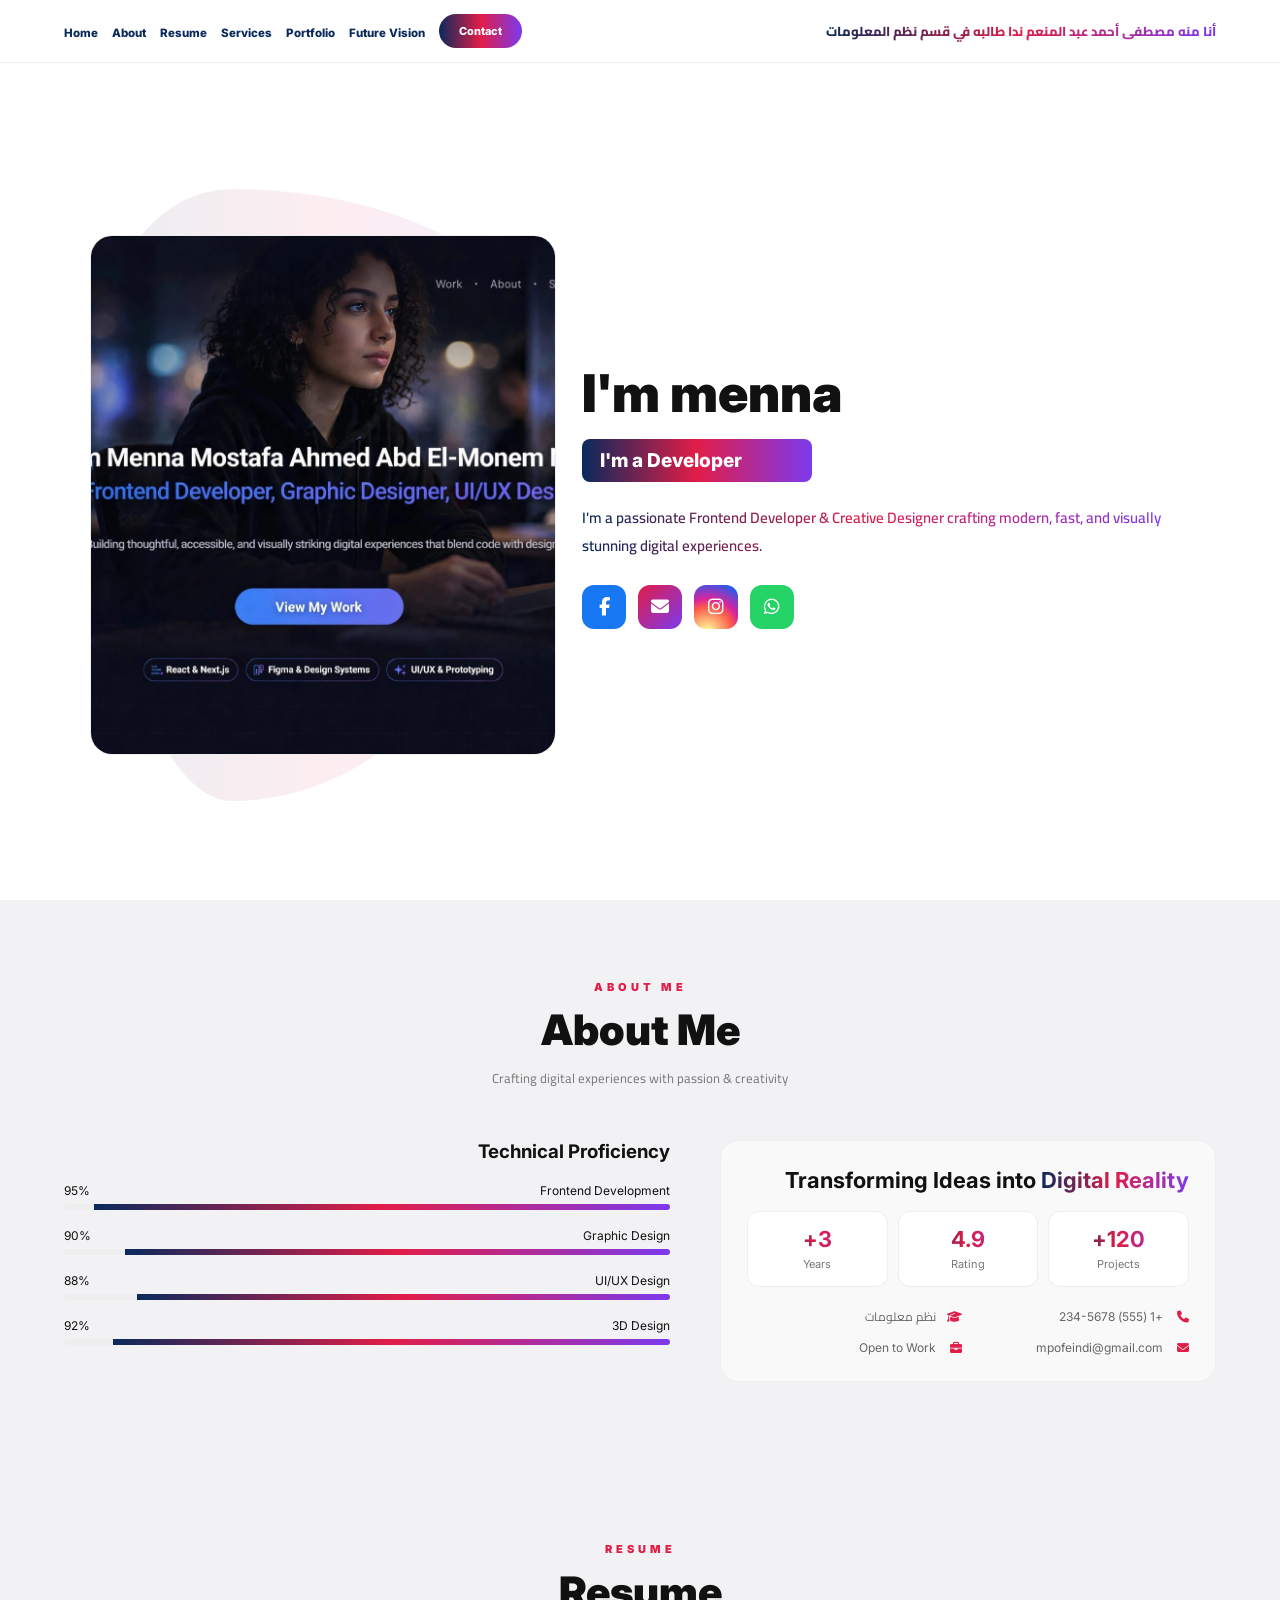
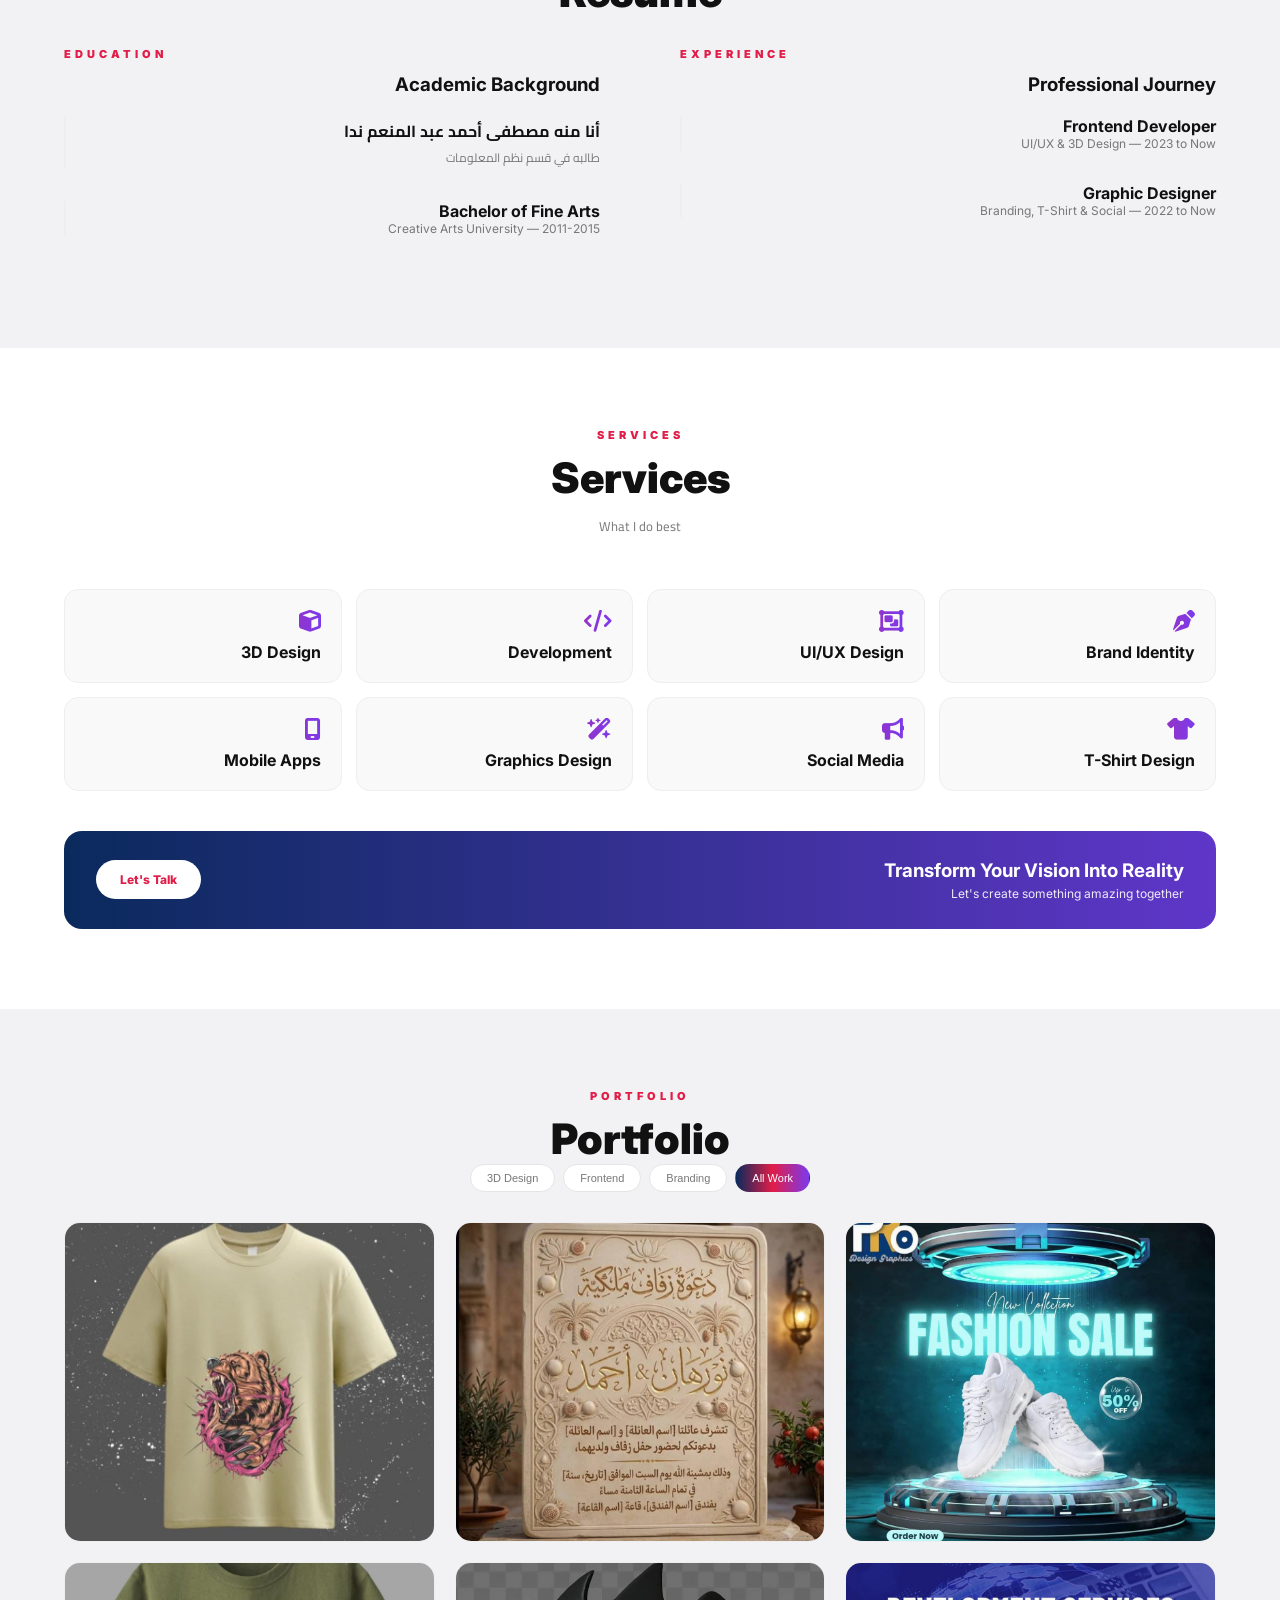
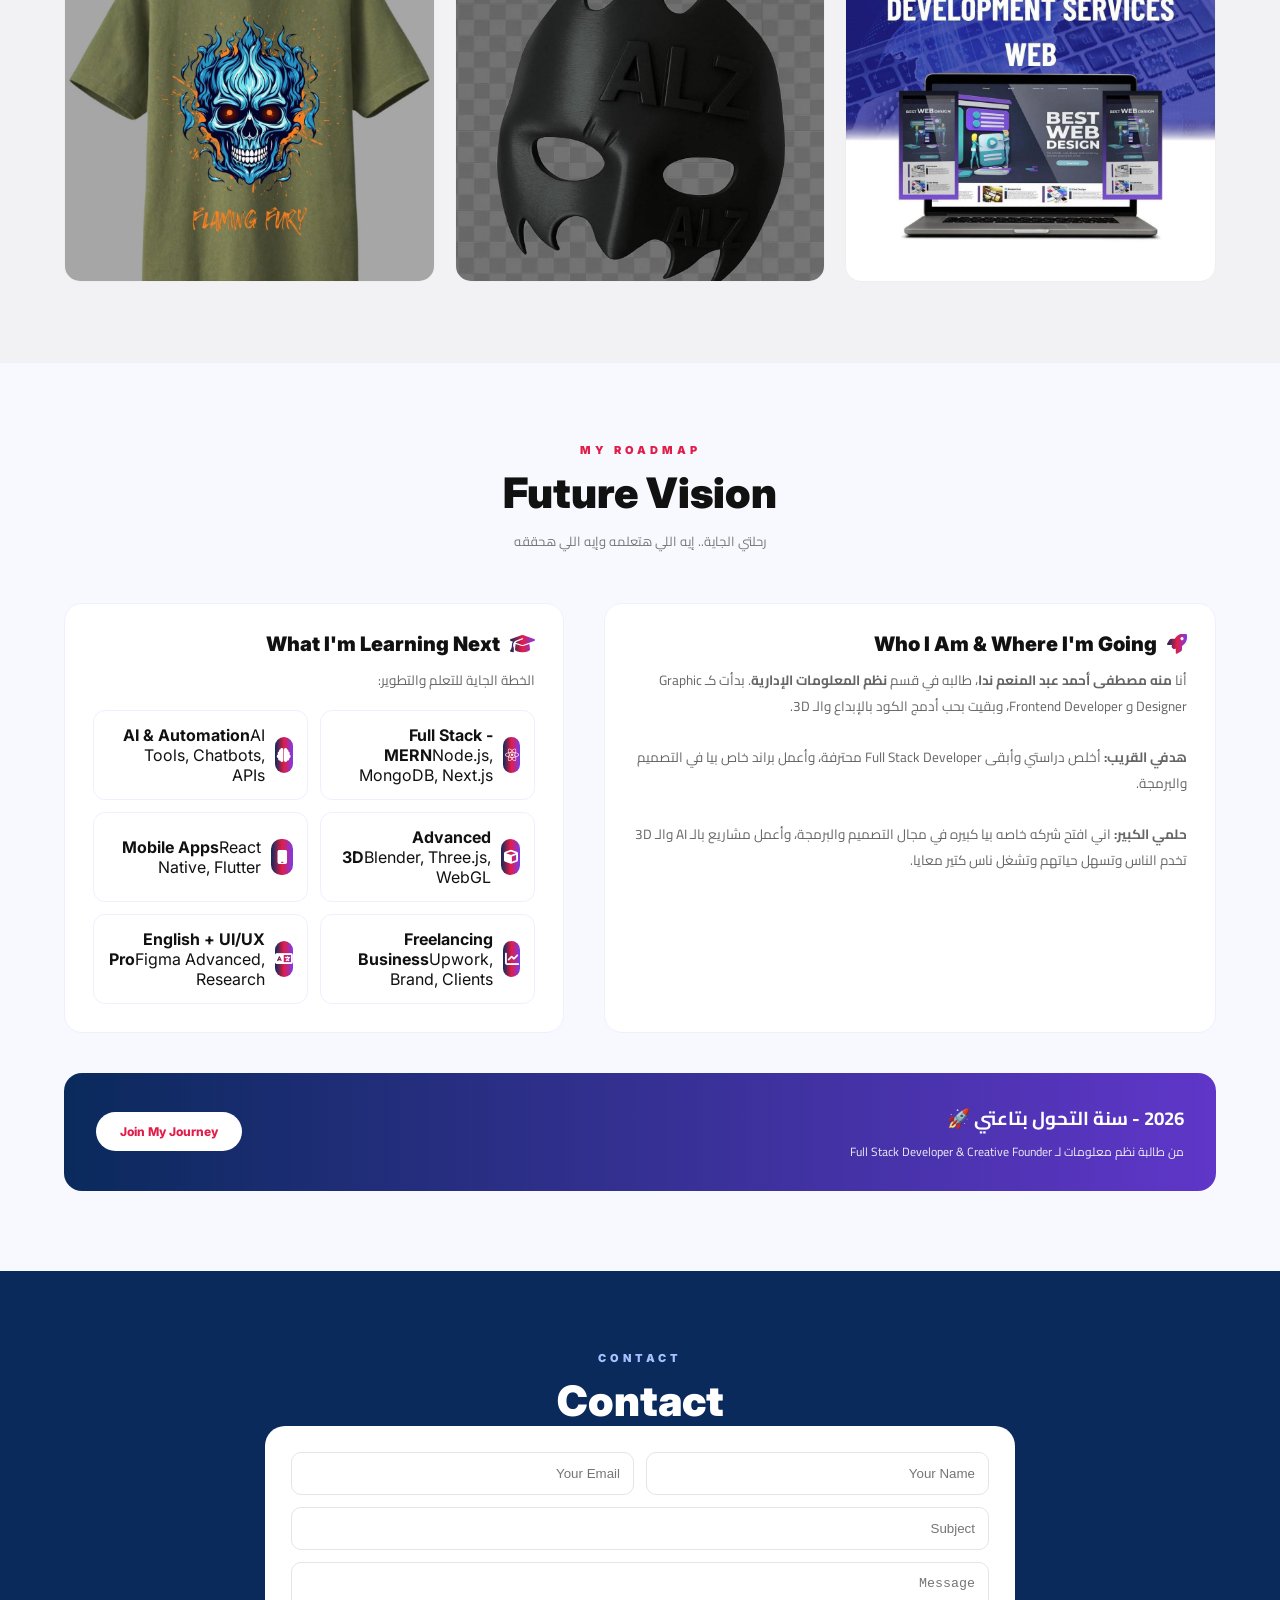
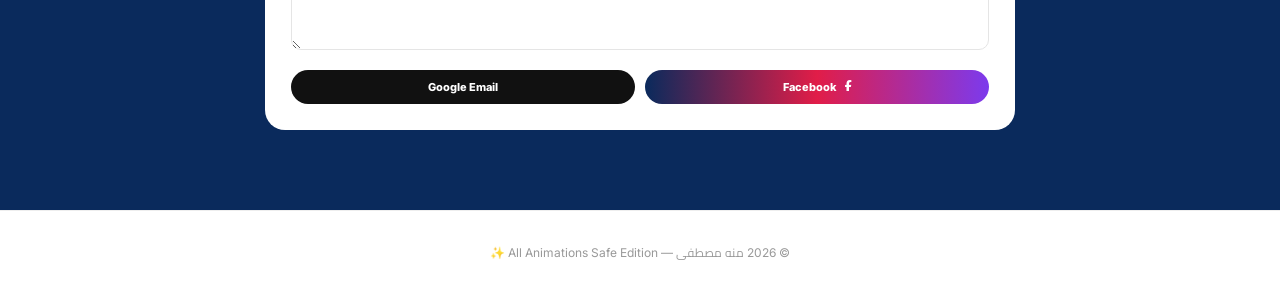
==== commit cec4ad03: "Update index.html" ====
--- a/index.html
+++ b/index.html
@@ -1,163 +1,220 @@
 <!DOCTYPE html>
 <html lang="ar" dir="rtl">
 <head>
-<meta charset="UTF-8">
-<meta name="viewport" content="width=device-width, initial-scale=1.0">
+<meta charset="UTF-8"><meta name="viewport" content="width=device-width,initial-scale=1">
 <title>Menna - Creative Portfolio</title>
 <link href="https://fonts.googleapis.com/css2?family=Inter:wght@400;700;900&family=Cairo:wght@600;700;800&display=swap" rel="stylesheet">
 <link rel="stylesheet" href="https://cdnjs.cloudflare.com/ajax/libs/font-awesome/6.5.0/css/all.min.css">
 <style>
-*{margin:0;padding:0;box-sizing:border-box}
-html{scroll-behavior:smooth;overflow-x:hidden}
-body{font-family:'Inter','Cairo',sans-serif;background:#fff;color:#111;overflow-x:hidden;width:100%}
+*{margin:0;padding:0;box-sizing:border-box}html{scroll-behavior:smooth}
+body{font-family:'Inter','Cairo',sans-serif;background:#fff;color:#111;overflow-x:hidden}
 :root{--red:#e11d48;--blue:#0a2a5c;--purple:#7c3aed;--grad:linear-gradient(90deg,#0a2a5c,#e11d48,#7c3aed)}
-nav{position:fixed;top:0;width:100%;z-index:1000;background:rgba(255,255,255,.95);backdrop-filter:blur(20px);border-bottom:1px solid #eee;display:flex;justify-content:space-between;align-items:center;padding:12px 5%;flex-wrap:wrap}
-.logo{font-family:'Cairo';font-weight:800;font-size:19px;background:var(--grad);-webkit-background-clip:text;-webkit-text-fill-color:transparent}
-nav ul{display:flex;gap:14px;list-style:none;align-items:center;flex-direction:row-reverse;flex-wrap:wrap}
-nav ul li a{font-weight:600;font-size:13px;text-decoration:none;color:#333;display:inline-flex;align-items:center;gap:6px;padding:4px 8px}
-nav ul li a.btn-grad{background:var(--grad);color:#fff!important;padding:8px 18px;border-radius:100px;font-weight:800}
-.hero{min-height:100vh;display:grid;grid-template-columns:1.1fr .9fr;align-items:center;padding:110px 5% 60px;gap:20px}
-.hero h1{font-size:52px;font-weight:900;line-height:1.1}
-.typed{background:var(--grad);color:#fff;padding:8px 18px;border-radius:8px;font-weight:800;font-size:19px;display:inline-block;min-width:230px;margin-top:14px;white-space:nowrap}
-.colored-text{margin-top:22px;max-width:500px;line-height:1.9;font-size:15px;font-weight:600;background:var(--grad);-webkit-background-clip:text;-webkit-text-fill-color:transparent}
-.hero-img{height:80%;display:flex;align-items:center;justify-content:center;position:relative;width:100%}
-.blob{position:absolute;width:88%;height:88%;background:var(--grad);opacity:.08;border-radius:30% 70% 70% 30% / 30% 30% 70% 70%;animation:blobMove 8s ease infinite}
+nav{position:fixed;top:0;width:100%;z-index:1000;background:rgba(255,255,255,.95);backdrop-filter:blur(20px);border-bottom:1px solid #eee;display:flex;justify-content:space-between;align-items:center;padding:14px 5%}
+.logo{font-family:'Cairo';font-weight:800;font-size:13px;background:var(--grad);-webkit-background-clip:text;-webkit-text-fill-color:transparent}
+nav ul{display:flex;gap:14px;list-style:none;align-items:center;flex-direction:row-reverse}
+nav ul li a{font-weight:800;font-size:11.5px;text-decoration:none;color:#0a2a5c}
+.btn{background:var(--grad);color:#fff!important;padding:10px 20px;border-radius:100px;font-weight:800;text-decoration:none;font-size:11px;display:inline-flex;align-items:center;gap:8px;transition:.3s}
+.hero{min-height:100vh;display:grid;grid-template-columns:1.1fr .9fr;align-items:center;padding:110px 5% 20px}
+.hero h1{font-size:52px;font-weight:900}
+.typed{background:var(--grad);color:#fff;padding:10px 18px;border-radius:8px;font-weight:800;font-size:19px;display:inline-block;min-width:230px;margin-top:14px}
+.colored-text{margin-top:22px;max-width:580px;line-height:1.9;font-size:15px;font-weight:600;background:var(--grad);-webkit-background-clip:text;-webkit-text-fill-color:transparent;font-family:'Cairo'}
+.hero-img{height:85vh;display:flex;align-items:center;justify-content:center;position:relative}
+.blob{position:absolute;width:88%;height:80%;background:var(--grad);opacity:.08;border-radius:30% 70% 70% 30% / 30% 30% 70% 70%;animation:blobMove 8s ease infinite}
 @keyframes blobMove{0%,100%{border-radius:30% 70% 70% 30% / 30% 30% 70% 70%}50%{border-radius:70% 30% 30% 70% / 70% 70% 30% 30%}}
-.img-box{width:90%;height:420px;border-radius:22px;overflow:hidden;z-index:2;background:#f0f0f0;border:1px solid #eee;transition:.4s;max-width:100%}
+.img-box{width:90%;height:520px;border-radius:22px;overflow:hidden;z-index:2;background:#f0f0f0;border:1px solid #eee;transition:.4s}
 .img-box:hover{transform:scale(1.02)}
 .img-box img{width:100%;height:100%;object-fit:cover;display:block}
-.social{margin-top:24px;display:flex;gap:12px;flex-wrap:wrap}
-.social a{width:46px;height:44px;border-radius:12px;display:flex;align-items:center;justify-content:center;text-decoration:none;color:#fff;font-size:18px;transition:.3s}
+.social{margin-top:24px;display:flex;gap:12px}
+.social a{width:44px;height:44px;border-radius:12px;display:flex;align-items:center;justify-content:center;text-decoration:none;color:#fff;font-size:18px;transition:.3s}
 .social a:hover{transform:translateY(-4px) scale(1.1)}
-.social a.fb{background:#1877F2}.social a.mail{background:linear-gradient(135deg,#e11d48,#7c3aed)}.social a.ig{background:radial-gradient(circle at 30% 107%, #fdf497 0%, #fdf497 5%, #fd5949 45%,#d6249f 60%,#285AEB 90%)}
-section{padding:80px 5%}
-.eyebrow{color:var(--red);font-size:11px;letter-spacing:4px;font-weight:900;text-align:center;display:block;margin-bottom:10px}
-.title{font-size:42px;font-weight:900;text-align:center;margin-bottom:40px}
-.grid2{display:grid;grid-template-columns:.9fr 1.1fr;gap:50px;align-items:start}
-.card{background:#f9f9f9;border:1px solid #eee;border-radius:18px;padding:26px;transition:.3s}
-.stats{display:flex;gap:18px;margin-top:18px}
-.stat{flex:1;background:#fff;border:1px solid #eee;border-radius:12px;padding:14px;text-align:center}
-.stat b{background:var(--grad);-webkit-background-clip:text;-webkit-text-fill-color:transparent;font-size:20px;display:block}
-.info{display:grid;grid-template-columns:1fr 1fr;gap:12px;margin-top:18px}
-.info-item{font-size:13px;color:#666;display:flex;gap:8px;align-items:center}
-.info-item i{color:var(--red);width:16px}
-.skill{margin-bottom:18px}
-.top{display:flex;justify-content:space-between;font-size:12px;margin-bottom:6px;font-weight:600}
-.bar{height:6px;background:#eee;border-radius:10px;overflow:hidden}
-.fill{height:100%;background:var(--grad);border-radius:10px}
-.journey{display:grid;grid-template-columns:1.1fr .9fr;gap:40px;align-items:center;background:linear-gradient(135deg,#0a2a5c,#7c3aed);border-radius:24px;padding:40px;color:#fff}
-.journey h2{font-size:36px;line-height:1.3}
-.journey .btn{background:#fff;color:#e11d48;padding:12px 22px;border-radius:100px;font-weight:800;text-decoration:none;display:inline-flex;align-items:center;gap:8px;margin-top:16px}
-.contact-wrap{background:#0a2a5c;padding:80px 5%;color:#fff;text-align:center}
-.contact-box{background:#fff;border-radius:24px;padding:24px;max-width:700px;margin:20px auto 0;color:#111}
-.contact-box input,.contact-box textarea{width:100%;padding:12px 14px;border-radius:12px;border:1px solid #ddd;font-family:inherit;font-size:14px}
-.contact-box textarea{min-height:110px;resize:vertical}
-.row{display:flex;gap:12px;margin-bottom:12px}
-.btns{display:flex;gap:12px;margin-top:16px;flex-wrap:wrap}
-.btns a{flex:1;text-align:center;padding:12px;border-radius:100px;font-weight:700;text-decoration:none;color:#fff;font-size:13px}
-.btns a.google{background:#111}.btns a.fb{background:linear-gradient(90deg,#0a2a5c,#7c3aed)}
-
-/* === إصلاح الموبايل === */
-@media (max-width: 992px){
-  .hero{grid-template-columns:1fr; padding-top:90px; text-align:center}
-  .hero h1{font-size:38px}
-  .colored-text{margin-left:auto;margin-right:auto}
-  .hero-img{order:-1; height:360px}
-  .social{justify-content:center}
-  .grid2{grid-template-columns:1fr}
-  .journey{grid-template-columns:1fr; text-align:center}
-}
-@media (max-width: 600px){
-  nav{padding:10px 16px}
-  nav ul{gap:8px}
-  nav ul li a{font-size:11px}
-  .hero{padding:90px 16px 30px}
-  .hero h1{font-size:28px!important; line-height:1.3!important}
-  .typed{font-size:14px!important; min-width:auto!important; white-space:normal!important}
-  .img-box{width:100%!important; height:300px!important}
-  section{padding:50px 16px}
-  .title{font-size:26px!important}
-  .row{flex-direction:column}
-  .contact-box{padding:16px; width:100%}
-  .btns{flex-direction:column}
-  .stats{flex-direction:column}
-  .info{grid-template-columns:1fr}
-  .journey{padding:24px 16px}
-  .journey h2{font-size:24px}
-}
-img{max-width:100%;height:auto}
+.social a.fb{background:#1877F2} .social a.mail{background:linear-gradient(135deg,#e11d48,#7c3aed)} .social a.ig{background:radial-gradient(circle at 30% 107%, #fdf497 0%, #fdf497 5%, #fd5949 45%,#d6249f 60%,#285AEB 90%)} .social a.wa{background:#25D366}
+section{padding:80px 5%}.eyebrow{color:var(--red);font-size:11px;letter-spacing:4px;font-weight:900;text-align:center;display:block;margin-bottom:10px}.title{font-size:42px;font-weight:900;text-align:center}.desc{color:#777;font-size:13px;text-align:center;max-width:650px;margin:12px auto 50px;line-height:1.8;font-family:'Cairo'}
+.grid2{display:grid;grid-template-columns:.9fr 1.1fr;gap:50px}.card{background:#f9f9f9;border:1px solid #eee;border-radius:18px;padding:26px;transition:.3s}.card:hover{transform:translateY(-5px)}
+.stats{display:flex;gap:10px;margin-top:18px}.stat{flex:1;background:#fff;border:1px solid #eee;border-radius:12px;padding:14px;text-align:center}.stat b{background:var(--grad);-webkit-background-clip:text;-webkit-text-fill-color:transparent;font-size:22px;display:block}
+.info{display:grid;grid-template-columns:1fr 1fr;gap:12px;margin-top:18px}.info-item{font-size:12px;color:#666;display:flex;gap:8px;align-items:center}.info-item i{color:var(--red);width:18px}
+.skill{margin-bottom:18px}.top{display:flex;justify-content:space-between;font-size:12px;margin-bottom:6px}.bar{height:6px;background:#eee;border-radius:10px;overflow:hidden}.fill{height:100%;background:var(--grad);width:0;transition:1.5s ease}
+.services{display:grid;grid-template-columns:repeat(4,1fr);gap:14px;margin-top:30px}.srv{background:#f9f9f9;border:1px solid #eee;border-radius:14px;padding:20px;transition:.4s}.srv:hover{transform:translateY(-10px);background:#fff;box-shadow:0 20px 40px rgba(10,42,92,.12)}.srv i{background:var(--grad);-webkit-background-clip:text;-webkit-text-fill-color:transparent;font-size:22px;margin-bottom:10px;display:block}
+.cta{background:linear-gradient(270deg,#0a2a5c,#e11d48,#7c3aed,#0a2a5c);background-size:400% 400%;border-radius:18px;padding:28px 32px;display:flex;justify-content:space-between;align-items:center;margin-top:40px;color:#fff;animation:gradientMove 5s ease infinite}
+@keyframes gradientMove{0%{background-position:0% 50%}50%{background-position:100% 50%}100%{background-position:0% 50%}}
+.port-f{display:flex;gap:8px;justify-content:center;margin-bottom:30px;flex-wrap:wrap}.f{padding:7px 16px;border-radius:100px;border:1px solid #e5e5e5;background:#fff;color:#777;font-size:11px;cursor:pointer}.f.active{background:var(--grad);color:#fff;border-color:transparent}
+.port{display:grid;grid-template-columns:repeat(3,1fr);gap:20px}.p-box{width:100%;height:320px;border-radius:16px;overflow:hidden;background:#f2f2f2;border:1px solid #eee;transition:.4s}.p-box:hover{transform:translateY(-8px) scale(1.02);box-shadow:0 15px 35px rgba(0,0,0,.12)}.p-box img{width:100%;height:100%;object-fit:cover;display:block;transition:.5s}.p-box:hover img{transform:scale(1.1)}
+.timeline{display:grid;grid-template-columns:1fr 1fr;gap:80px;margin-top:30px}.t-item{border-left:2px solid #eee;padding-left:20px;margin-bottom:32px;transition:.3s}.t-item:hover{border-left-color:var(--red);transform:translateX(5px)}
+#future{background:#f8f9ff;border-top:1px solid #eef0ff}.future-grid{display:grid;grid-template-columns:1.1fr .9fr;gap:40px;margin-top:20px}.future-card{background:#fff;border:1px solid #eef0ff;border-radius:18px;padding:28px;transition:.3s}.future-card:hover{transform:translateY(-8px)}.future-card h3{font-size:20px;font-weight:900;margin-bottom:12px;display:flex;align-items:center;gap:10px}.future-card h3 i{background:var(--grad);-webkit-background-clip:text;-webkit-text-fill-color:transparent}.future-card p{color:#666;font-size:13.5px;line-height:1.9;font-family:'Cairo'}.future-list{display:grid;grid-template-columns:1fr 1fr;gap:12px;margin-top:16px}.future-item{background:#fff;border:1px solid #eef0ff;border-radius:12px;padding:14px;display:flex;gap:10px;align-items:center;transition:.3s}.future-item:hover{transform:scale(1.03)}.future-item i{width:36px;height:36px;border-radius:10px;background:var(--grad);color:#fff;display:flex;align-items:center;justify-content:center;font-size:14px}
+#contact{background:#0a2a5c!important}#contact .eyebrow{color:#a8c0ff!important}#contact .title{color:#fff!important}
+#contact .contact{max-width:750px;margin:0 auto;background:#fff!important;border-radius:20px;padding:26px;display:grid;grid-template-columns:1fr 1fr;gap:12px}
+#contact .contact input,#contact .contact textarea{width:100%;background:#fff;border:1px solid #e5e5e5;border-radius:10px;padding:13px;outline:none}#contact .contact textarea{grid-column:1/-1}
+#about{background:#f2f2f5!important}#resume{background:#f2f2f5!important}#portfolio{background:#f2f2f5!important}#services{background:#ffffff!important}
+
+/* حركات آمنة - كل حاجة ظاهرة في الأساس */
+.anim{opacity:1;transform:translateY(0);transition:1s cubic-bezier(.2,.8,.2,1)}
+.anim.from-left{transform:translateX(0)} .anim.from-right{transform:translateX(0)} .anim.from-bottom{transform:translateY(0)}
+/* لما الصفحة تحمل هنخفيهم بالجافاسكريبت وبعدين نرجعهم بحركة */
+.anim.hidden{opacity:0}.anim.hidden.from-left{transform:translateX(-80px)}.anim.hidden.from-right{transform:translateX(80px)}.anim.hidden.from-bottom{transform:translateY(60px)}
+.anim.show{opacity:1!important;transform:translate(0,0)!important}
+
+@media(max-width:900px){.hero,.grid2,.timeline,.services,.port,.future-grid{grid-template-columns:1fr}.hero-img{height:55vh}nav ul{display:none}}
 </style>
 </head>
 <body>
 <nav>
-<div class="logo">Menna Ashraf</div>
+<div class="logo">أنا منه مصطفى أحمد عبد المنعم ندا طالبه في قسم نظم المعلومات</div>
 <ul>
-<li><a href="#contact">Contact</a></li>
-<li><a href="#projects">Projects</a></li>
+<li><a href="#home">Home</a></li>
 <li><a href="#about">About</a></li>
-<li><a href="#home" class="btn-grad">Home</a></li>
+<li><a href="#resume">Resume</a></li>
+<li><a href="#services">Services</a></li>
+<li><a href="#portfolio">Portfolio</a></li>
+<li><a href="#future">Future Vision</a></li>
+<li><a href="#contact" class="btn">Contact</a></li>
 </ul>
 </nav>
 
-<section class="hero" id="home">
-<div>
-<h1>أنا منه مصطفى أحمد عبد المنعم<br>طالبة في قسم نظم المعلومات</h1>
-<div class="typed" id="typed">Full Stack Developer</div>
-<div class="colored-text">أنا ببني مواقع وتطبيقات ويب بتجمع بين التصميم الجذاب والأداء العالي. بحب أحول الأفكار لواقع رقمي يفيد الناس.</div>
-<div class="social">
-<a href="#" class="fb"><i class="fab fa-facebook-f"></i></a>
-<a href="#" class="mail"><i class="fas fa-envelope"></i></a>
-<a href="#" class="ig"><i class="fab fa-instagram"></i></a>
-</div>
-</div>
-<div class="hero-img">
-<div class="blob"></div>
-<div class="img-box"><img src="assets/profile.jpg" alt="Menna"></div>
-</div>
-</section>
-
-<section id="about">
-<span class="eyebrow">ABOUT ME</span>
-<h2 class="title">About Me</h2>
+<section id="home" class="hero">
+<div class="anim from-left" style="direction:ltr;text-align:left">
+<h1>I'm menna</h1>
+<div class="typed" id="typed">I'm a Developer</div>
+<p class="colored-text" style="direction:ltr;text-align:left">I'm a passionate Frontend Developer & Creative Designer crafting modern, fast, and visually stunning digital experiences.</p>
+<div class="social" style="direction:ltr;justify-content:flex-start">
+<a class="fb" href="https://www.facebook.com/share/1BhCNMXV4n/" target="_blank"><i class="fa-brands fa-facebook-f"></i></a>
+<a class="mail" href="mailto:mpofeindi@gmail.com"><i class="fa-solid fa-envelope"></i></a>
+<a class="ig" href="#"><i class="fa-brands fa-instagram"></i></a>
+<a class="wa" href="#"><i class="fa-brands fa-whatsapp"></i></a>
+</div>
+</div>
+<div class="hero-img anim from-right"><div class="blob"></div><div class="img-box"><img src="assets/img/profile/WhatsApp Image 2026-10-17 at 4.25.45 AM.jpeg" alt="Menna"></div></div>
+</section>
+
+<section id="about"><span class="eyebrow anim from-bottom">ABOUT ME</span><h2 class="title anim from-bottom">About Me</h2><p class="desc anim from-bottom">Crafting digital experiences with passion & creativity</p>
 <div class="grid2">
-<div>
-<div class="card">
-<p style="line-height:1.8;font-size:14px">بدأت رحلتي في البرمجة بعد التخرج، واتعلمت لمدة سنتين. مركزة حاليا على تطوير الواجهات الأمامية وتصميم المواقع.</p>
-<div class="stats">
-<div class="stat"><b>2+</b><span style="font-size:11px">سنين خبرة</span></div>
-<div class="stat"><b>10+</b><span style="font-size:11px">مشروع</span></div>
-<div class="stat"><b>100%</b><span style="font-size:11px">التزام</span></div>
-</div>
-</div>
-</div>
-<div>
-<div class="skill"><div class="top"><span>Frontend Development</span><span>90%</span></div><div class="bar"><div class="fill" style="width:90%"></div></div></div>
-<div class="skill"><div class="top"><span>UI/UX Design</span><span>85%</span></div><div class="bar"><div class="fill" style="width:85%"></div></div></div>
-<div class="journey" style="margin-top:20px">
-<div>
-<h2>2026 - سنة التحول بتاعتي 🚀</h2>
-<p style="font-size:13px;margin-top:10px;opacity:.9">من طالبة نظم معلومات لـ Full Stack Developer & Creative Founder</p>
-<a href="#contact" class="btn">Join My Journey</a>
-</div>
-</div>
-</div>
-</div>
-</section>
-
-<div class="contact-wrap" id="contact">
-<span class="eyebrow" style="color:#8aa3ff">CONTACT</span>
-<h2 class="title" style="color:#fff;margin-bottom:10px">Contact</h2>
-<div class="contact-box">
-<div class="row"><input placeholder="Your Name"><input placeholder="Your Email"></div>
-<div class="row"><input placeholder="Subject"></div>
-<div class="row"><textarea placeholder="Message"></textarea></div>
-<div class="btns"><a href="#" class="google">Google Email</a><a href="#" class="fb">Facebook</a></div>
-</div>
-</div>
+<div class="card anim from-right"><h3 style="font-size:22px">Transforming Ideas into <span style="background:var(--grad);-webkit-background-clip:text;-webkit-text-fill-color:transparent">Digital Reality</span></h3>
+<div class="stats"><div class="stat"><b>120+</b><span style="font-size:11px;color:#777">Projects</span></div><div class="stat"><b>4.9</b><span style="font-size:11px;color:#777">Rating</span></div><div class="stat"><b>3+</b><span style="font-size:11px;color:#777">Years</span></div></div>
+<div class="info"><div class="info-item"><i class="fa-solid fa-phone"></i> +1 (555) 234-5678</div><div class="info-item"><i class="fa-solid fa-graduation-cap"></i> نظم معلومات</div><div class="info-item"><i class="fa-solid fa-envelope"></i> mpofeindi@gmail.com</div><div class="info-item"><i class="fa-solid fa-briefcase"></i> Open to Work</div></div>
+</div>
+<div class="anim from-left"><h3 style="margin-bottom:20px">Technical Proficiency</h3>
+<div class="skill"><div class="top"><span>Frontend Development</span><span>95%</span></div><div class="bar"><div class="fill" data-w="95%"></div></div></div>
+<div class="skill"><div class="top"><span>Graphic Design</span><span>90%</span></div><div class="bar"><div class="fill" data-w="90%"></div></div></div>
+<div class="skill"><div class="top"><span>UI/UX Design</span><span>88%</span></div><div class="bar"><div class="fill" data-w="88%"></div></div></div>
+<div class="skill"><div class="top"><span>3D Design</span><span>92%</span></div><div class="bar"><div class="fill" data-w="92%"></div></div></div>
+</div>
+</div>
+</section>
+
+<section id="resume"><span class="eyebrow anim from-bottom">RESUME</span><h2 class="title anim from-bottom">Resume</h2>
+<div class="timeline">
+<div class="anim from-left"><span class="eyebrow" style="text-align:left">EXPERIENCE</span><h3 style="margin:12px 0 20px">Professional Journey</h3>
+<div class="t-item"><h4>Frontend Developer</h4><p style="color:#777;font-size:12px">UI/UX & 3D Design — 2023 to Now</p></div>
+<div class="t-item"><h4>Graphic Designer</h4><p style="color:#777;font-size:12px">Branding, T-Shirt & Social — 2022 to Now</p></div>
+</div>
+<div class="anim from-right"><span class="eyebrow" style="text-align:left">EDUCATION</span><h3 style="margin:12px 0 20px">Academic Background</h3>
+<div class="t-item"><h4>أنا منه مصطفى أحمد عبد المنعم ندا</h4><p style="color:#777;font-size:12px">طالبه في قسم نظم المعلومات</p></div>
+<div class="t-item"><h4>Bachelor of Fine Arts</h4><p style="color:#777;font-size:12px">Creative Arts University — 2011-2015</p></div>
+</div>
+</div>
+</section>
+
+<section id="services"><span class="eyebrow anim from-bottom">SERVICES</span><h2 class="title anim from-bottom">Services</h2><p class="desc anim from-bottom">What I do best</p>
+<div class="services">
+<div class="srv anim from-left"><i class="fa-solid fa-pen-nib"></i><h4>Brand Identity</h4></div>
+<div class="srv anim from-bottom"><i class="fa-solid fa-object-group"></i><h4>UI/UX Design</h4></div>
+<div class="srv anim from-bottom"><i class="fa-solid fa-code"></i><h4>Development</h4></div>
+<div class="srv anim from-right"><i class="fa-solid fa-cube"></i><h4>3D Design</h4></div>
+<div class="srv anim from-left"><i class="fa-solid fa-shirt"></i><h4>T-Shirt Design</h4></div>
+<div class="srv anim from-bottom"><i class="fa-solid fa-bullhorn"></i><h4>Social Media</h4></div>
+<div class="srv anim from-bottom"><i class="fa-solid fa-wand-magic-sparkles"></i><h4>Graphics Design</h4></div>
+<div class="srv anim from-right"><i class="fa-solid fa-mobile-screen"></i><h4>Mobile Apps</h4></div>
+</div>
+<div class="cta anim from-bottom"><div><h3>Transform Your Vision Into Reality</h3><p style="font-size:12px;opacity:.9;margin-top:4px">Let's create something amazing together</p></div><a href="#contact" style="background:#fff;color:var(--red);padding:12px 24px;border-radius:100px;text-decoration:none;font-weight:800;font-size:12px">Let's Talk</a></div>
+</section>
+
+<section id="portfolio"><span class="eyebrow anim from-bottom">PORTFOLIO</span><h2 class="title anim from-bottom">Portfolio</h2>
+<div class="port-f anim from-bottom"><button class="f active">All Work</button><button class="f">Branding</button><button class="f">Frontend</button><button class="f">3D Design</button></div>
+<div class="port">
+<div class="p-box anim from-bottom"><img src="assets/img/portfolio/1.jpg"></div>
+<div class="p-box anim from-bottom"><img src="assets/img/portfolio/2.jpeg"></div>
+<div class="p-box anim from-bottom"><img src="assets/img/portfolio/3.jpeg"></div>
+<div class="p-box anim from-bottom"><img src="assets/img/portfolio/4.jpg"></div>
+<div class="p-box anim from-bottom"><img src="assets/img/portfolio/5.jpg"></div>
+<div class="p-box anim from-bottom"><img src="assets/img/portfolio/6.jpg"></div>
+</div>
+</section>
+
+<section id="future">
+<span class="eyebrow anim from-bottom">MY ROADMAP</span>
+<h2 class="title anim from-bottom">Future Vision</h2>
+<p class="desc anim from-bottom">رحلتي الجاية.. إيه اللي هتعلمه وإيه اللي هحققه</p>
+<div class="future-grid">
+<div class="future-card anim from-left">
+<h3><i class="fa-solid fa-rocket"></i> Who I Am & Where I'm Going</h3>
+<p>أنا <b>منه مصطفى أحمد عبد المنعم ندا</b>، طالبه في قسم <b>نظم المعلومات الإدارية</b>. بدأت كـ Graphic Designer و Frontend Developer، وبقيت بحب أدمج الكود بالإبداع والـ 3D.<br><br><b>هدفي القريب:</b> أخلص دراستي وأبقى Full Stack Developer محترفة، وأعمل براند خاص بيا في التصميم والبرمجة.<br><br><b>حلمي الكبير:</b> اني افتح شركه خاصه بيا كبيره في مجال التصميم والبرمجة، وأعمل مشاريع بالـ AI والـ 3D تخدم الناس وتسهل حياتهم وتشغل ناس كتير معايا.</p>
+</div>
+<div class="future-card anim from-right">
+<h3><i class="fa-solid fa-graduation-cap"></i> What I'm Learning Next</h3>
+<p style="margin-bottom:10px">الخطة الجاية للتعلم والتطوير:</p>
+<div class="future-list">
+<div class="future-item"><i class="fa-brands fa-react"></i><div><b>Full Stack - MERN</b><span>Node.js, MongoDB, Next.js</span></div></div>
+<div class="future-item"><i class="fa-solid fa-brain"></i><div><b>AI & Automation</b><span>AI Tools, Chatbots, APIs</span></div></div>
+<div class="future-item"><i class="fa-solid fa-cube"></i><div><b>Advanced 3D</b><span>Blender, Three.js, WebGL</span></div></div>
+<div class="future-item"><i class="fa-solid fa-mobile"></i><div><b>Mobile Apps</b><span>React Native, Flutter</span></div></div>
+<div class="future-item"><i class="fa-solid fa-chart-line"></i><div><b>Freelancing Business</b><span>Upwork, Brand, Clients</span></div></div>
+<div class="future-item"><i class="fa-solid fa-language"></i><div><b>English + UI/UX Pro</b><span>Figma Advanced, Research</span></div></div>
+</div>
+</div>
+</div>
+<div class="cta anim from-bottom" style="margin-top:40px"><div><h3 style="font-family:'Cairo'">2026 - سنة التحول بتاعتي 🚀</h3><p style="font-size:12px;opacity:.9;margin-top:4px;font-family:'Cairo'">من طالبة نظم معلومات لـ Full Stack Developer & Creative Founder</p></div><a href="#contact" style="background:#fff;color:var(--red);padding:12px 24px;border-radius:100px;text-decoration:none;font-weight:800;font-size:12px">Join My Journey</a></div>
+</section>
+
+<section id="contact" class="anim from-bottom"><span class="eyebrow">CONTACT</span><h2 class="title">Contact</h2>
+<div class="contact"><input placeholder="Your Name"><input placeholder="Your Email"><input placeholder="Subject" style="grid-column:1/-1"><textarea rows="4" placeholder="Message"></textarea>
+<div style="grid-column:1/-1;display:flex;gap:10px;flex-wrap:wrap;margin-top:8px">
+<a href="https://www.facebook.com/share/1BhCNMXV4n/" target="_blank" class="btn" style="flex:1;justify-content:center"><i class="fa-brands fa-facebook-f"></i> Facebook</a>
+<a href="mailto:mpofeindi@gmail.com" class="btn" style="flex:1;justify-content:center;background:#111">Google Email</a>
+</div>
+</div>
+</section>
+
+<footer style="text-align:center;padding:30px 5%;border-top:1px solid #eee;color:#999;font-size:12px">© 2026 منه مصطفى — All Animations Safe Edition ✨</footer>
 
 <script>
-const words=["Full Stack Developer","Frontend Developer","Creative Founder"];let i=0,j=0,del=false;const el=document.getElementById("typed");
-function type(){const w=words[i];el.textContent=del?w.slice(0,j--):w.slice(0,j++);let s=del?50:120;if(!del&&j===w.length){s=1500;del=true}else if(del&&j===0){del=false;i=(i+1)%words.length;s=500}setTimeout(type,s)}type();
+// 1- كتابة متحركة
+const roles=["I'm a Developer","I'm a Designer","I'm a 3D Designer","Future Full Stack","Creative Founder"];let i=0,j=0,del=false;
+function type(){const el=document.getElementById('typed');if(!el)return;const cur=roles[i];if(!del){el.textContent=cur.slice(0,++j);if(j===cur.length){del=true;setTimeout(type,1500);return}}else{el.textContent=cur.slice(0,--j);if(j===0){del=false;i=(i+1)%roles.length}}setTimeout(type,del?35:85);}type();
+
+// 2- حركة آمنة لكل الأقسام - لو الجافاسكريبت فشل هتفضل ظاهرة
+document.addEventListener('DOMContentLoaded',()=>{
+  const anims=document.querySelectorAll('.anim');
+  // نخفيهم بالجافاسكريبت بس بعد ما الصفحة تحمل (لو الجافاسكريبت مش شغال هيفضلوا ظاهرين)
+  anims.forEach(a=>a.classList.add('hidden'));
+  
+  // بعد ثانية نبدأ نراقب
+  setTimeout(()=>{
+    const obs=new IntersectionObserver((entries)=>{
+      entries.forEach(e=>{
+        if(e.isIntersecting){
+          e.target.classList.remove('hidden');
+          e.target.classList.add('show');
+          // شريط المهارات
+          e.target.querySelectorAll('.fill').forEach(b=>b.style.width=b.dataset.w);
+          // لو فيه fill جوه
+          if(e.target.classList.contains('fill')) e.target.style.width=e.target.dataset.w;
+          // لو الأب فيه fill
+          e.target.querySelectorAll && e.target.querySelectorAll('.fill').forEach(b=>b.style.width=b.dataset.w);
+        }
+      });
+    },{threshold:0.15});
+    
+    anims.forEach(a=>obs.observe(a));
+    // شغلي أول قسمين فورا
+    document.querySelectorAll('#home .anim').forEach(a=>{a.classList.remove('hidden');a.classList.add('show')});
+    
+    // مراقب خاص للمهارات
+    document.querySelectorAll('.fill').forEach(b=>{
+      const o2=new IntersectionObserver((es)=>{
+        es.forEach(en=>{if(en.isIntersecting) en.target.style.width=en.target.dataset.w})
+      },{threshold:0.5});
+      o2.observe(b);
+    });
+  },100);
+});
 </script>
 </body>
 </html>
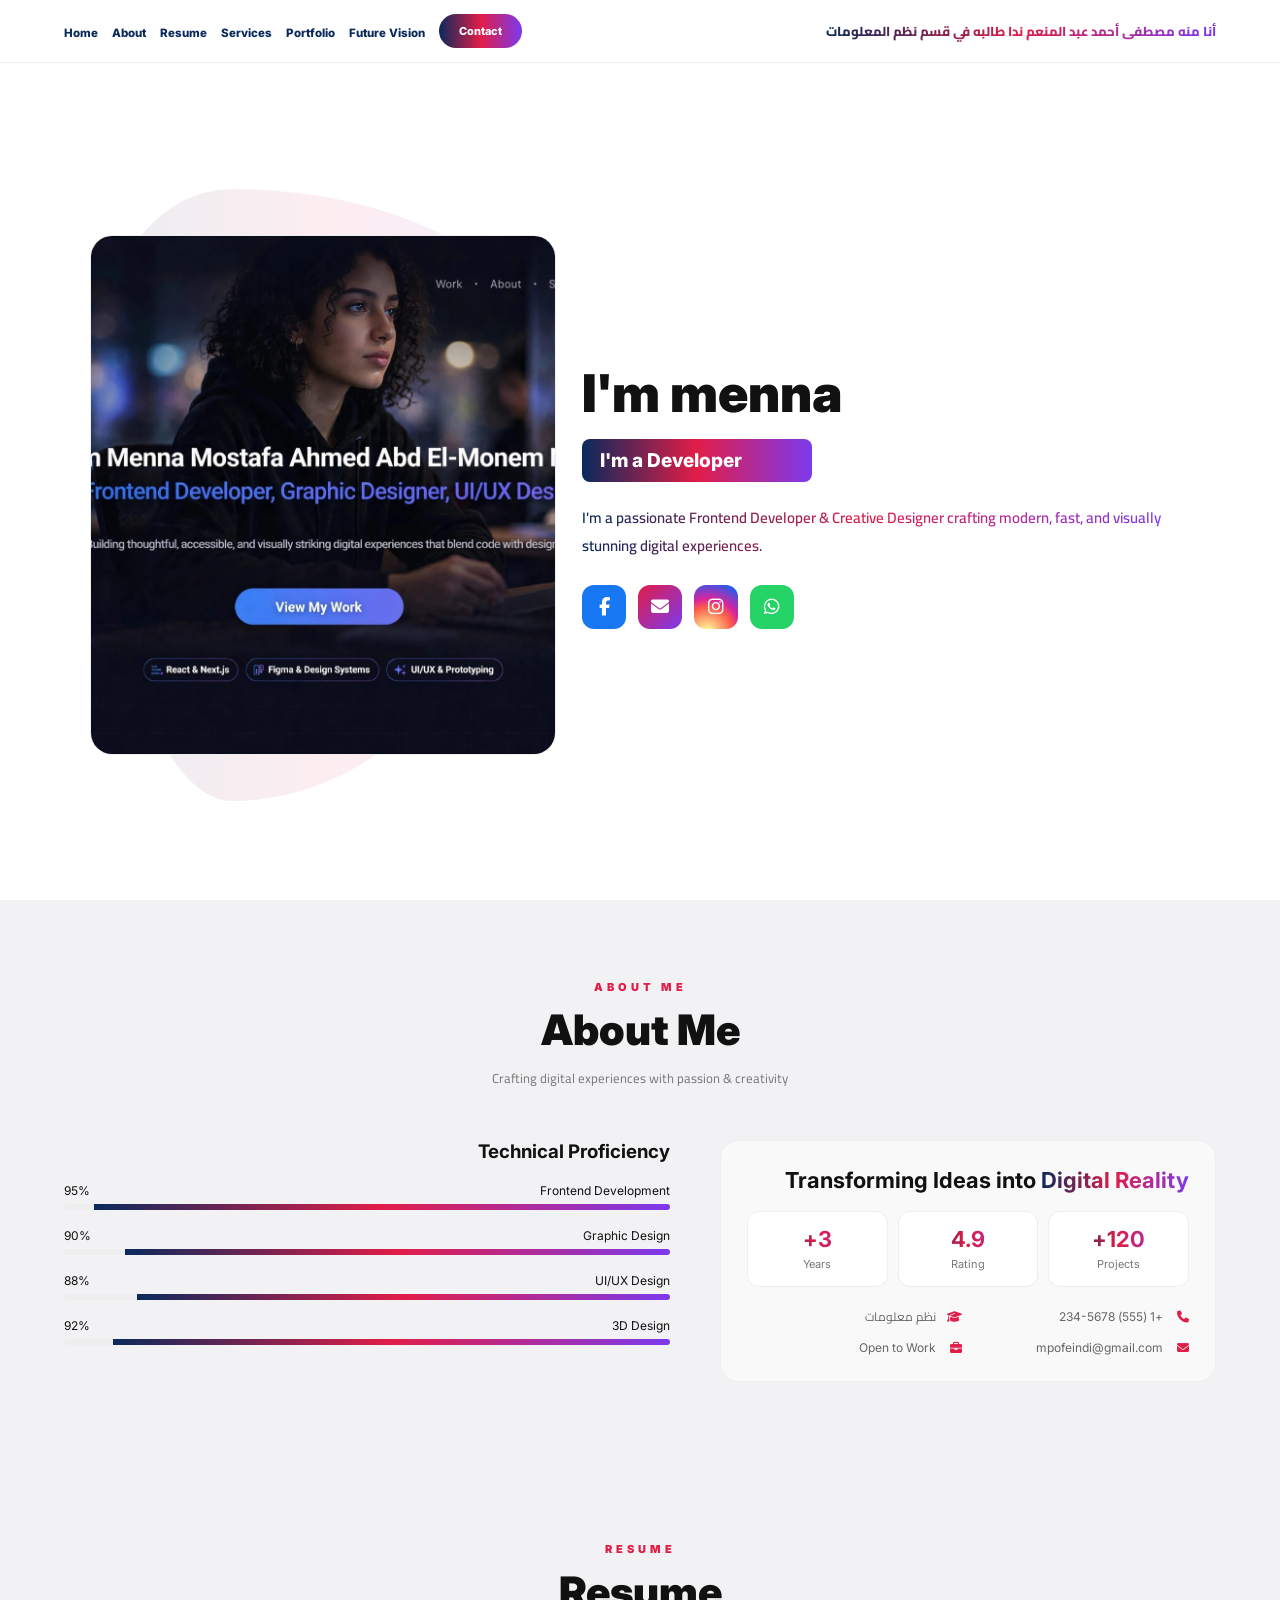
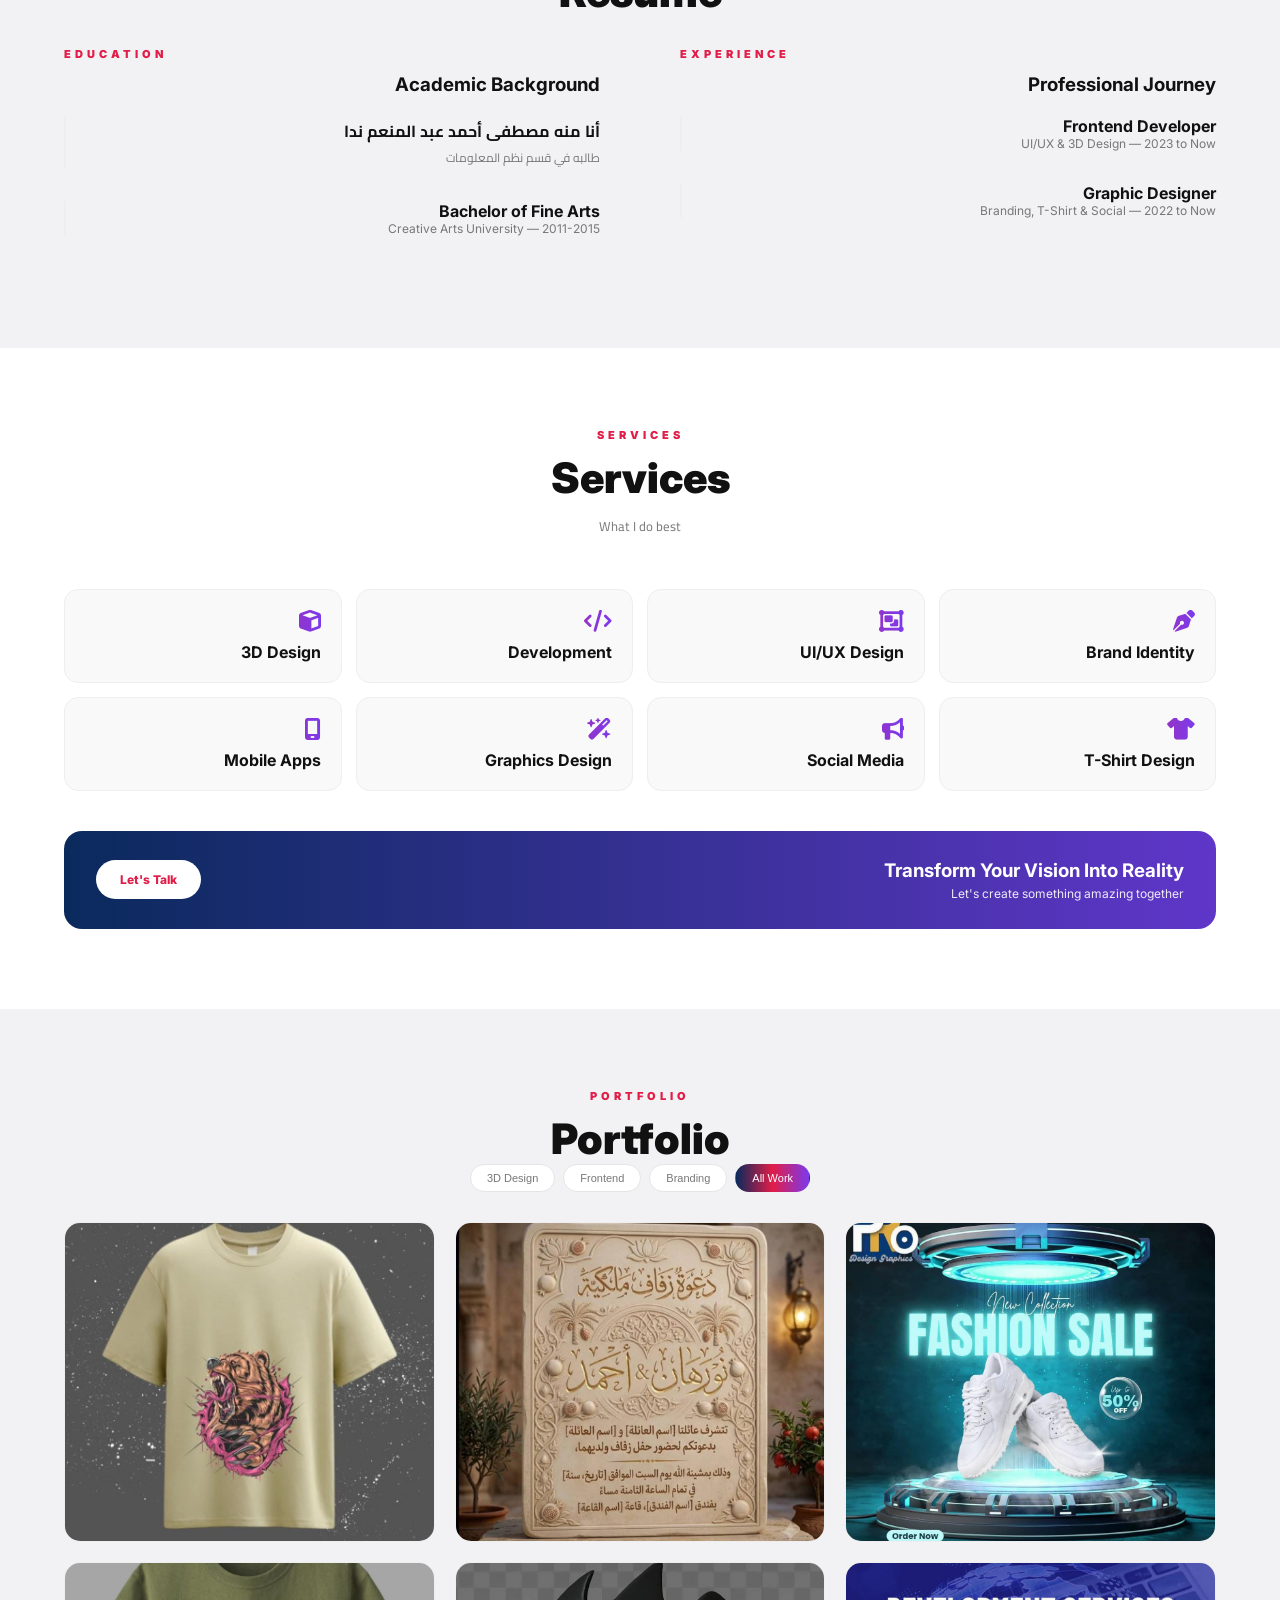
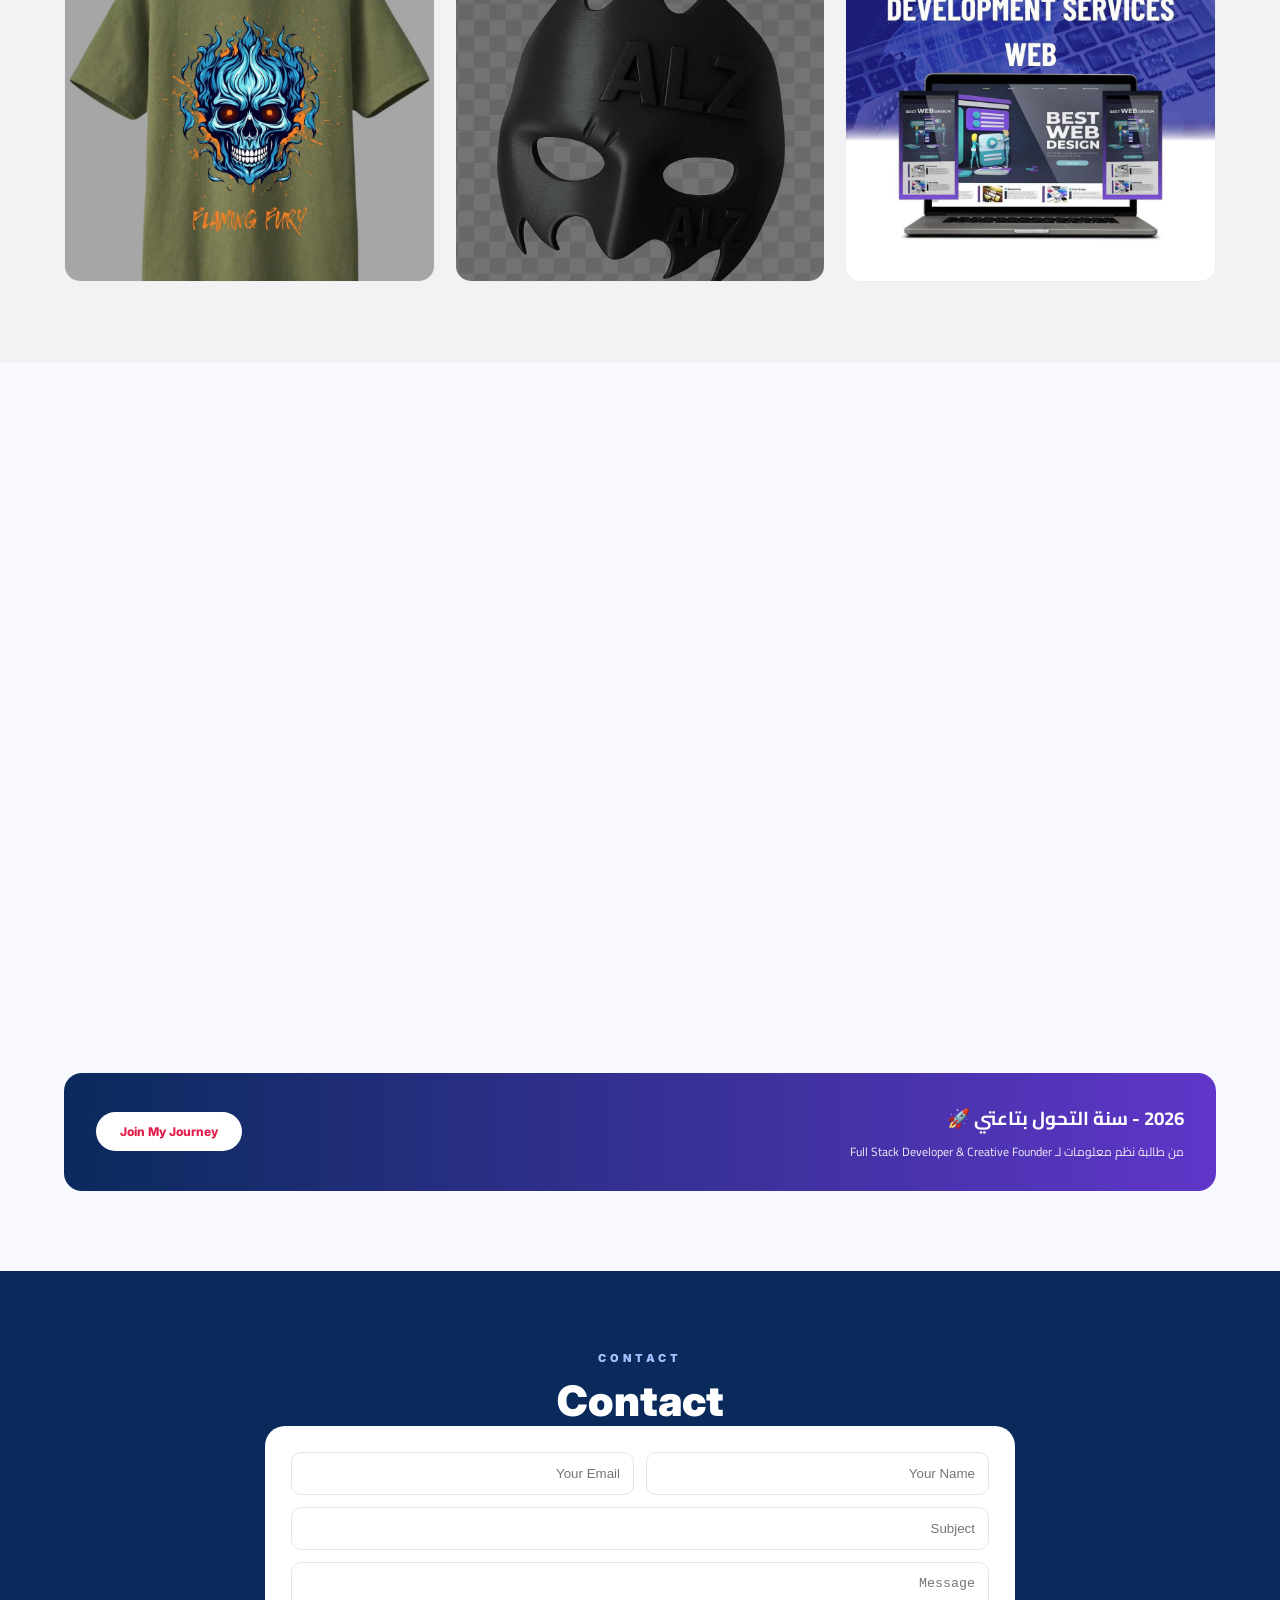
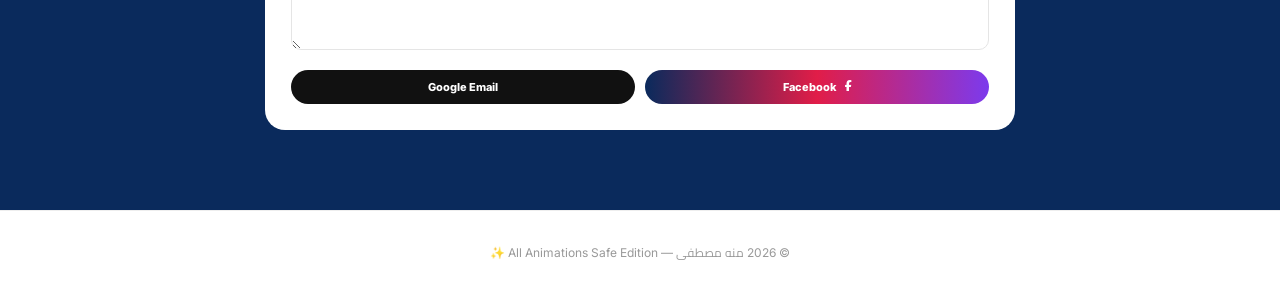
==== commit 56a4fe64: "Update index.html" ====
--- a/index.html
+++ b/index.html
@@ -52,7 +52,19 @@
 .anim.hidden{opacity:0}.anim.hidden.from-left{transform:translateX(-80px)}.anim.hidden.from-right{transform:translateX(80px)}.anim.hidden.from-bottom{transform:translateY(60px)}
 .anim.show{opacity:1!important;transform:translate(0,0)!important}
 
-@media(max-width:900px){.hero,.grid2,.timeline,.services,.port,.future-grid{grid-template-columns:1fr}.hero-img{height:55vh}nav ul{display:none}}
+@media (max-width:768px){
+  nav ul{display:none !important;}
+  .hero{grid-template-columns:1fr !important; display:flex !important; flex-direction:column-reverse !important; text-align:center !important; padding-top:90px !important;}
+  .hero-img{height:auto !important; max-width:320px !important; margin:0 auto !important;}
+  .img-box{width:100% !important; height:380px !important;}
+  section{padding:40px 18px !important;}
+  .grid2, .services, .port, .future-grid, .stats{grid-template-columns:1fr !important; display:flex !important; flex-direction:column !important;}
+  h1{font-size:32px !important;}
+}
+  html, body {
+  overflow-x: hidden !important;
+  width: 100% !important;
+  }
 </style>
 </head>
 <body>
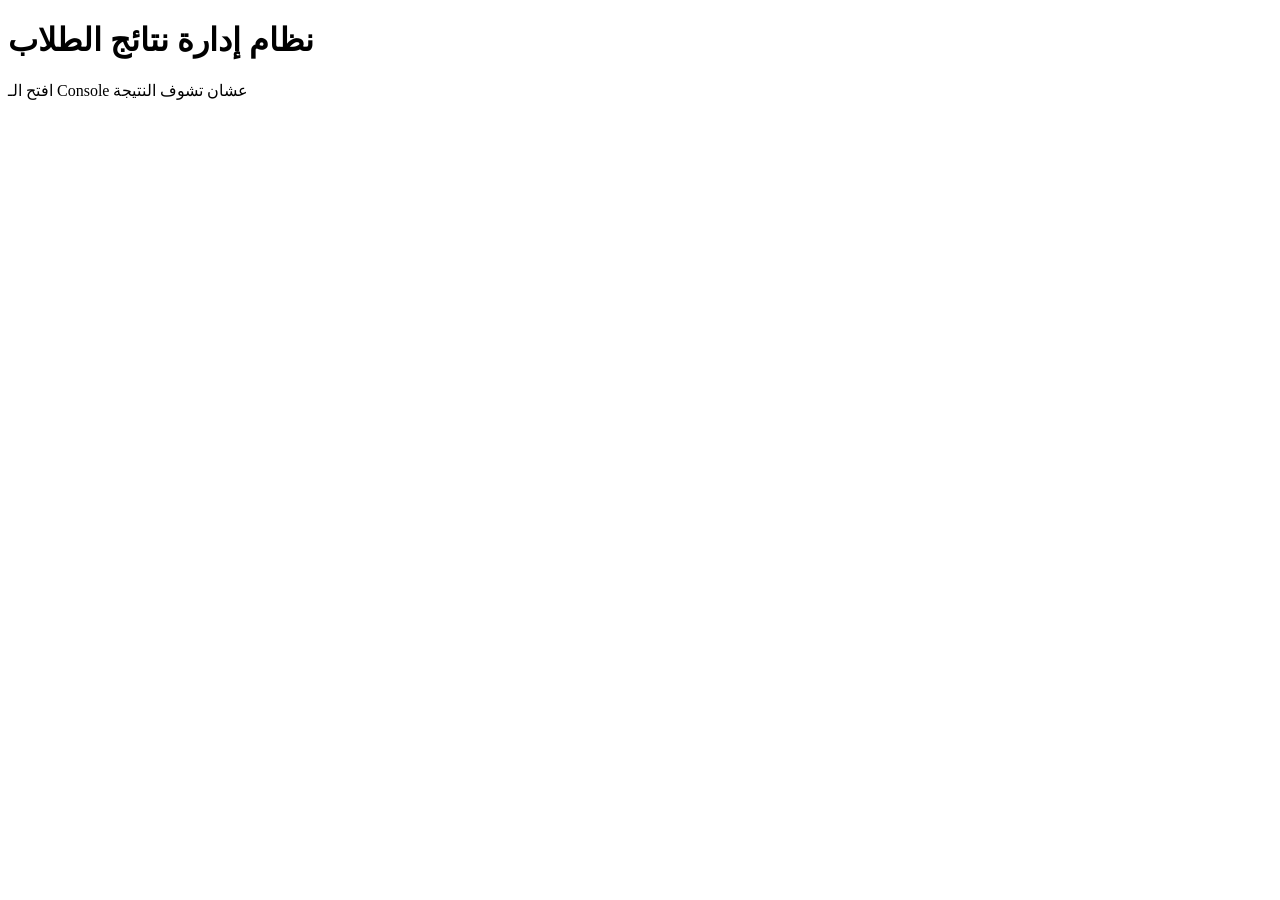
==== commit 91191058: "update portfolio" ====
--- a/index.html
+++ b/index.html
@@ -1,232 +1,12 @@
 <!DOCTYPE html>
-<html lang="ar" dir="rtl">
+<html lang="en">
 <head>
-<meta charset="UTF-8"><meta name="viewport" content="width=device-width,initial-scale=1">
-<title>Menna - Creative Portfolio</title>
-<link href="https://fonts.googleapis.com/css2?family=Inter:wght@400;700;900&family=Cairo:wght@600;700;800&display=swap" rel="stylesheet">
-<link rel="stylesheet" href="https://cdnjs.cloudflare.com/ajax/libs/font-awesome/6.5.0/css/all.min.css">
-<style>
-*{margin:0;padding:0;box-sizing:border-box}html{scroll-behavior:smooth}
-body{font-family:'Inter','Cairo',sans-serif;background:#fff;color:#111;overflow-x:hidden}
-:root{--red:#e11d48;--blue:#0a2a5c;--purple:#7c3aed;--grad:linear-gradient(90deg,#0a2a5c,#e11d48,#7c3aed)}
-nav{position:fixed;top:0;width:100%;z-index:1000;background:rgba(255,255,255,.95);backdrop-filter:blur(20px);border-bottom:1px solid #eee;display:flex;justify-content:space-between;align-items:center;padding:14px 5%}
-.logo{font-family:'Cairo';font-weight:800;font-size:13px;background:var(--grad);-webkit-background-clip:text;-webkit-text-fill-color:transparent}
-nav ul{display:flex;gap:14px;list-style:none;align-items:center;flex-direction:row-reverse}
-nav ul li a{font-weight:800;font-size:11.5px;text-decoration:none;color:#0a2a5c}
-.btn{background:var(--grad);color:#fff!important;padding:10px 20px;border-radius:100px;font-weight:800;text-decoration:none;font-size:11px;display:inline-flex;align-items:center;gap:8px;transition:.3s}
-.hero{min-height:100vh;display:grid;grid-template-columns:1.1fr .9fr;align-items:center;padding:110px 5% 20px}
-.hero h1{font-size:52px;font-weight:900}
-.typed{background:var(--grad);color:#fff;padding:10px 18px;border-radius:8px;font-weight:800;font-size:19px;display:inline-block;min-width:230px;margin-top:14px}
-.colored-text{margin-top:22px;max-width:580px;line-height:1.9;font-size:15px;font-weight:600;background:var(--grad);-webkit-background-clip:text;-webkit-text-fill-color:transparent;font-family:'Cairo'}
-.hero-img{height:85vh;display:flex;align-items:center;justify-content:center;position:relative}
-.blob{position:absolute;width:88%;height:80%;background:var(--grad);opacity:.08;border-radius:30% 70% 70% 30% / 30% 30% 70% 70%;animation:blobMove 8s ease infinite}
-@keyframes blobMove{0%,100%{border-radius:30% 70% 70% 30% / 30% 30% 70% 70%}50%{border-radius:70% 30% 30% 70% / 70% 70% 30% 30%}}
-.img-box{width:90%;height:520px;border-radius:22px;overflow:hidden;z-index:2;background:#f0f0f0;border:1px solid #eee;transition:.4s}
-.img-box:hover{transform:scale(1.02)}
-.img-box img{width:100%;height:100%;object-fit:cover;display:block}
-.social{margin-top:24px;display:flex;gap:12px}
-.social a{width:44px;height:44px;border-radius:12px;display:flex;align-items:center;justify-content:center;text-decoration:none;color:#fff;font-size:18px;transition:.3s}
-.social a:hover{transform:translateY(-4px) scale(1.1)}
-.social a.fb{background:#1877F2} .social a.mail{background:linear-gradient(135deg,#e11d48,#7c3aed)} .social a.ig{background:radial-gradient(circle at 30% 107%, #fdf497 0%, #fdf497 5%, #fd5949 45%,#d6249f 60%,#285AEB 90%)} .social a.wa{background:#25D366}
-section{padding:80px 5%}.eyebrow{color:var(--red);font-size:11px;letter-spacing:4px;font-weight:900;text-align:center;display:block;margin-bottom:10px}.title{font-size:42px;font-weight:900;text-align:center}.desc{color:#777;font-size:13px;text-align:center;max-width:650px;margin:12px auto 50px;line-height:1.8;font-family:'Cairo'}
-.grid2{display:grid;grid-template-columns:.9fr 1.1fr;gap:50px}.card{background:#f9f9f9;border:1px solid #eee;border-radius:18px;padding:26px;transition:.3s}.card:hover{transform:translateY(-5px)}
-.stats{display:flex;gap:10px;margin-top:18px}.stat{flex:1;background:#fff;border:1px solid #eee;border-radius:12px;padding:14px;text-align:center}.stat b{background:var(--grad);-webkit-background-clip:text;-webkit-text-fill-color:transparent;font-size:22px;display:block}
-.info{display:grid;grid-template-columns:1fr 1fr;gap:12px;margin-top:18px}.info-item{font-size:12px;color:#666;display:flex;gap:8px;align-items:center}.info-item i{color:var(--red);width:18px}
-.skill{margin-bottom:18px}.top{display:flex;justify-content:space-between;font-size:12px;margin-bottom:6px}.bar{height:6px;background:#eee;border-radius:10px;overflow:hidden}.fill{height:100%;background:var(--grad);width:0;transition:1.5s ease}
-.services{display:grid;grid-template-columns:repeat(4,1fr);gap:14px;margin-top:30px}.srv{background:#f9f9f9;border:1px solid #eee;border-radius:14px;padding:20px;transition:.4s}.srv:hover{transform:translateY(-10px);background:#fff;box-shadow:0 20px 40px rgba(10,42,92,.12)}.srv i{background:var(--grad);-webkit-background-clip:text;-webkit-text-fill-color:transparent;font-size:22px;margin-bottom:10px;display:block}
-.cta{background:linear-gradient(270deg,#0a2a5c,#e11d48,#7c3aed,#0a2a5c);background-size:400% 400%;border-radius:18px;padding:28px 32px;display:flex;justify-content:space-between;align-items:center;margin-top:40px;color:#fff;animation:gradientMove 5s ease infinite}
-@keyframes gradientMove{0%{background-position:0% 50%}50%{background-position:100% 50%}100%{background-position:0% 50%}}
-.port-f{display:flex;gap:8px;justify-content:center;margin-bottom:30px;flex-wrap:wrap}.f{padding:7px 16px;border-radius:100px;border:1px solid #e5e5e5;background:#fff;color:#777;font-size:11px;cursor:pointer}.f.active{background:var(--grad);color:#fff;border-color:transparent}
-.port{display:grid;grid-template-columns:repeat(3,1fr);gap:20px}.p-box{width:100%;height:320px;border-radius:16px;overflow:hidden;background:#f2f2f2;border:1px solid #eee;transition:.4s}.p-box:hover{transform:translateY(-8px) scale(1.02);box-shadow:0 15px 35px rgba(0,0,0,.12)}.p-box img{width:100%;height:100%;object-fit:cover;display:block;transition:.5s}.p-box:hover img{transform:scale(1.1)}
-.timeline{display:grid;grid-template-columns:1fr 1fr;gap:80px;margin-top:30px}.t-item{border-left:2px solid #eee;padding-left:20px;margin-bottom:32px;transition:.3s}.t-item:hover{border-left-color:var(--red);transform:translateX(5px)}
-#future{background:#f8f9ff;border-top:1px solid #eef0ff}.future-grid{display:grid;grid-template-columns:1.1fr .9fr;gap:40px;margin-top:20px}.future-card{background:#fff;border:1px solid #eef0ff;border-radius:18px;padding:28px;transition:.3s}.future-card:hover{transform:translateY(-8px)}.future-card h3{font-size:20px;font-weight:900;margin-bottom:12px;display:flex;align-items:center;gap:10px}.future-card h3 i{background:var(--grad);-webkit-background-clip:text;-webkit-text-fill-color:transparent}.future-card p{color:#666;font-size:13.5px;line-height:1.9;font-family:'Cairo'}.future-list{display:grid;grid-template-columns:1fr 1fr;gap:12px;margin-top:16px}.future-item{background:#fff;border:1px solid #eef0ff;border-radius:12px;padding:14px;display:flex;gap:10px;align-items:center;transition:.3s}.future-item:hover{transform:scale(1.03)}.future-item i{width:36px;height:36px;border-radius:10px;background:var(--grad);color:#fff;display:flex;align-items:center;justify-content:center;font-size:14px}
-#contact{background:#0a2a5c!important}#contact .eyebrow{color:#a8c0ff!important}#contact .title{color:#fff!important}
-#contact .contact{max-width:750px;margin:0 auto;background:#fff!important;border-radius:20px;padding:26px;display:grid;grid-template-columns:1fr 1fr;gap:12px}
-#contact .contact input,#contact .contact textarea{width:100%;background:#fff;border:1px solid #e5e5e5;border-radius:10px;padding:13px;outline:none}#contact .contact textarea{grid-column:1/-1}
-#about{background:#f2f2f5!important}#resume{background:#f2f2f5!important}#portfolio{background:#f2f2f5!important}#services{background:#ffffff!important}
-
-/* حركات آمنة - كل حاجة ظاهرة في الأساس */
-.anim{opacity:1;transform:translateY(0);transition:1s cubic-bezier(.2,.8,.2,1)}
-.anim.from-left{transform:translateX(0)} .anim.from-right{transform:translateX(0)} .anim.from-bottom{transform:translateY(0)}
-/* لما الصفحة تحمل هنخفيهم بالجافاسكريبت وبعدين نرجعهم بحركة */
-.anim.hidden{opacity:0}.anim.hidden.from-left{transform:translateX(-80px)}.anim.hidden.from-right{transform:translateX(80px)}.anim.hidden.from-bottom{transform:translateY(60px)}
-.anim.show{opacity:1!important;transform:translate(0,0)!important}
-
-@media (max-width:768px){
-  nav ul{display:none !important;}
-  .hero{grid-template-columns:1fr !important; display:flex !important; flex-direction:column-reverse !important; text-align:center !important; padding-top:90px !important;}
-  .hero-img{height:auto !important; max-width:320px !important; margin:0 auto !important;}
-  .img-box{width:100% !important; height:380px !important;}
-  section{padding:40px 18px !important;}
-  .grid2, .services, .port, .future-grid, .stats{grid-template-columns:1fr !important; display:flex !important; flex-direction:column !important;}
-  h1{font-size:32px !important;}
-}
-  html, body {
-  overflow-x: hidden !important;
-  width: 100% !important;
-  }
-</style>
+    <meta charset="UTF-8">
+    <title>Student System</title>
 </head>
 <body>
-<nav>
-<div class="logo">أنا منه مصطفى أحمد عبد المنعم ندا طالبه في قسم نظم المعلومات</div>
-<ul>
-<li><a href="#home">Home</a></li>
-<li><a href="#about">About</a></li>
-<li><a href="#resume">Resume</a></li>
-<li><a href="#services">Services</a></li>
-<li><a href="#portfolio">Portfolio</a></li>
-<li><a href="#future">Future Vision</a></li>
-<li><a href="#contact" class="btn">Contact</a></li>
-</ul>
-</nav>
-
-<section id="home" class="hero">
-<div class="anim from-left" style="direction:ltr;text-align:left">
-<h1>I'm menna</h1>
-<div class="typed" id="typed">I'm a Developer</div>
-<p class="colored-text" style="direction:ltr;text-align:left">I'm a passionate Frontend Developer & Creative Designer crafting modern, fast, and visually stunning digital experiences.</p>
-<div class="social" style="direction:ltr;justify-content:flex-start">
-<a class="fb" href="https://www.facebook.com/share/1BhCNMXV4n/" target="_blank"><i class="fa-brands fa-facebook-f"></i></a>
-<a class="mail" href="mailto:mpofeindi@gmail.com"><i class="fa-solid fa-envelope"></i></a>
-<a class="ig" href="#"><i class="fa-brands fa-instagram"></i></a>
-<a class="wa" href="#"><i class="fa-brands fa-whatsapp"></i></a>
-</div>
-</div>
-<div class="hero-img anim from-right"><div class="blob"></div><div class="img-box"><img src="assets/img/profile/WhatsApp Image 2026-10-17 at 4.25.45 AM.jpeg" alt="Menna"></div></div>
-</section>
-
-<section id="about"><span class="eyebrow anim from-bottom">ABOUT ME</span><h2 class="title anim from-bottom">About Me</h2><p class="desc anim from-bottom">Crafting digital experiences with passion & creativity</p>
-<div class="grid2">
-<div class="card anim from-right"><h3 style="font-size:22px">Transforming Ideas into <span style="background:var(--grad);-webkit-background-clip:text;-webkit-text-fill-color:transparent">Digital Reality</span></h3>
-<div class="stats"><div class="stat"><b>120+</b><span style="font-size:11px;color:#777">Projects</span></div><div class="stat"><b>4.9</b><span style="font-size:11px;color:#777">Rating</span></div><div class="stat"><b>3+</b><span style="font-size:11px;color:#777">Years</span></div></div>
-<div class="info"><div class="info-item"><i class="fa-solid fa-phone"></i> +1 (555) 234-5678</div><div class="info-item"><i class="fa-solid fa-graduation-cap"></i> نظم معلومات</div><div class="info-item"><i class="fa-solid fa-envelope"></i> mpofeindi@gmail.com</div><div class="info-item"><i class="fa-solid fa-briefcase"></i> Open to Work</div></div>
-</div>
-<div class="anim from-left"><h3 style="margin-bottom:20px">Technical Proficiency</h3>
-<div class="skill"><div class="top"><span>Frontend Development</span><span>95%</span></div><div class="bar"><div class="fill" data-w="95%"></div></div></div>
-<div class="skill"><div class="top"><span>Graphic Design</span><span>90%</span></div><div class="bar"><div class="fill" data-w="90%"></div></div></div>
-<div class="skill"><div class="top"><span>UI/UX Design</span><span>88%</span></div><div class="bar"><div class="fill" data-w="88%"></div></div></div>
-<div class="skill"><div class="top"><span>3D Design</span><span>92%</span></div><div class="bar"><div class="fill" data-w="92%"></div></div></div>
-</div>
-</div>
-</section>
-
-<section id="resume"><span class="eyebrow anim from-bottom">RESUME</span><h2 class="title anim from-bottom">Resume</h2>
-<div class="timeline">
-<div class="anim from-left"><span class="eyebrow" style="text-align:left">EXPERIENCE</span><h3 style="margin:12px 0 20px">Professional Journey</h3>
-<div class="t-item"><h4>Frontend Developer</h4><p style="color:#777;font-size:12px">UI/UX & 3D Design — 2023 to Now</p></div>
-<div class="t-item"><h4>Graphic Designer</h4><p style="color:#777;font-size:12px">Branding, T-Shirt & Social — 2022 to Now</p></div>
-</div>
-<div class="anim from-right"><span class="eyebrow" style="text-align:left">EDUCATION</span><h3 style="margin:12px 0 20px">Academic Background</h3>
-<div class="t-item"><h4>أنا منه مصطفى أحمد عبد المنعم ندا</h4><p style="color:#777;font-size:12px">طالبه في قسم نظم المعلومات</p></div>
-<div class="t-item"><h4>Bachelor of Fine Arts</h4><p style="color:#777;font-size:12px">Creative Arts University — 2011-2015</p></div>
-</div>
-</div>
-</section>
-
-<section id="services"><span class="eyebrow anim from-bottom">SERVICES</span><h2 class="title anim from-bottom">Services</h2><p class="desc anim from-bottom">What I do best</p>
-<div class="services">
-<div class="srv anim from-left"><i class="fa-solid fa-pen-nib"></i><h4>Brand Identity</h4></div>
-<div class="srv anim from-bottom"><i class="fa-solid fa-object-group"></i><h4>UI/UX Design</h4></div>
-<div class="srv anim from-bottom"><i class="fa-solid fa-code"></i><h4>Development</h4></div>
-<div class="srv anim from-right"><i class="fa-solid fa-cube"></i><h4>3D Design</h4></div>
-<div class="srv anim from-left"><i class="fa-solid fa-shirt"></i><h4>T-Shirt Design</h4></div>
-<div class="srv anim from-bottom"><i class="fa-solid fa-bullhorn"></i><h4>Social Media</h4></div>
-<div class="srv anim from-bottom"><i class="fa-solid fa-wand-magic-sparkles"></i><h4>Graphics Design</h4></div>
-<div class="srv anim from-right"><i class="fa-solid fa-mobile-screen"></i><h4>Mobile Apps</h4></div>
-</div>
-<div class="cta anim from-bottom"><div><h3>Transform Your Vision Into Reality</h3><p style="font-size:12px;opacity:.9;margin-top:4px">Let's create something amazing together</p></div><a href="#contact" style="background:#fff;color:var(--red);padding:12px 24px;border-radius:100px;text-decoration:none;font-weight:800;font-size:12px">Let's Talk</a></div>
-</section>
-
-<section id="portfolio"><span class="eyebrow anim from-bottom">PORTFOLIO</span><h2 class="title anim from-bottom">Portfolio</h2>
-<div class="port-f anim from-bottom"><button class="f active">All Work</button><button class="f">Branding</button><button class="f">Frontend</button><button class="f">3D Design</button></div>
-<div class="port">
-<div class="p-box anim from-bottom"><img src="assets/img/portfolio/1.jpg"></div>
-<div class="p-box anim from-bottom"><img src="assets/img/portfolio/2.jpeg"></div>
-<div class="p-box anim from-bottom"><img src="assets/img/portfolio/3.jpeg"></div>
-<div class="p-box anim from-bottom"><img src="assets/img/portfolio/4.jpg"></div>
-<div class="p-box anim from-bottom"><img src="assets/img/portfolio/5.jpg"></div>
-<div class="p-box anim from-bottom"><img src="assets/img/portfolio/6.jpg"></div>
-</div>
-</section>
-
-<section id="future">
-<span class="eyebrow anim from-bottom">MY ROADMAP</span>
-<h2 class="title anim from-bottom">Future Vision</h2>
-<p class="desc anim from-bottom">رحلتي الجاية.. إيه اللي هتعلمه وإيه اللي هحققه</p>
-<div class="future-grid">
-<div class="future-card anim from-left">
-<h3><i class="fa-solid fa-rocket"></i> Who I Am & Where I'm Going</h3>
-<p>أنا <b>منه مصطفى أحمد عبد المنعم ندا</b>، طالبه في قسم <b>نظم المعلومات الإدارية</b>. بدأت كـ Graphic Designer و Frontend Developer، وبقيت بحب أدمج الكود بالإبداع والـ 3D.<br><br><b>هدفي القريب:</b> أخلص دراستي وأبقى Full Stack Developer محترفة، وأعمل براند خاص بيا في التصميم والبرمجة.<br><br><b>حلمي الكبير:</b> اني افتح شركه خاصه بيا كبيره في مجال التصميم والبرمجة، وأعمل مشاريع بالـ AI والـ 3D تخدم الناس وتسهل حياتهم وتشغل ناس كتير معايا.</p>
-</div>
-<div class="future-card anim from-right">
-<h3><i class="fa-solid fa-graduation-cap"></i> What I'm Learning Next</h3>
-<p style="margin-bottom:10px">الخطة الجاية للتعلم والتطوير:</p>
-<div class="future-list">
-<div class="future-item"><i class="fa-brands fa-react"></i><div><b>Full Stack - MERN</b><span>Node.js, MongoDB, Next.js</span></div></div>
-<div class="future-item"><i class="fa-solid fa-brain"></i><div><b>AI & Automation</b><span>AI Tools, Chatbots, APIs</span></div></div>
-<div class="future-item"><i class="fa-solid fa-cube"></i><div><b>Advanced 3D</b><span>Blender, Three.js, WebGL</span></div></div>
-<div class="future-item"><i class="fa-solid fa-mobile"></i><div><b>Mobile Apps</b><span>React Native, Flutter</span></div></div>
-<div class="future-item"><i class="fa-solid fa-chart-line"></i><div><b>Freelancing Business</b><span>Upwork, Brand, Clients</span></div></div>
-<div class="future-item"><i class="fa-solid fa-language"></i><div><b>English + UI/UX Pro</b><span>Figma Advanced, Research</span></div></div>
-</div>
-</div>
-</div>
-<div class="cta anim from-bottom" style="margin-top:40px"><div><h3 style="font-family:'Cairo'">2026 - سنة التحول بتاعتي 🚀</h3><p style="font-size:12px;opacity:.9;margin-top:4px;font-family:'Cairo'">من طالبة نظم معلومات لـ Full Stack Developer & Creative Founder</p></div><a href="#contact" style="background:#fff;color:var(--red);padding:12px 24px;border-radius:100px;text-decoration:none;font-weight:800;font-size:12px">Join My Journey</a></div>
-</section>
-
-<section id="contact" class="anim from-bottom"><span class="eyebrow">CONTACT</span><h2 class="title">Contact</h2>
-<div class="contact"><input placeholder="Your Name"><input placeholder="Your Email"><input placeholder="Subject" style="grid-column:1/-1"><textarea rows="4" placeholder="Message"></textarea>
-<div style="grid-column:1/-1;display:flex;gap:10px;flex-wrap:wrap;margin-top:8px">
-<a href="https://www.facebook.com/share/1BhCNMXV4n/" target="_blank" class="btn" style="flex:1;justify-content:center"><i class="fa-brands fa-facebook-f"></i> Facebook</a>
-<a href="mailto:mpofeindi@gmail.com" class="btn" style="flex:1;justify-content:center;background:#111">Google Email</a>
-</div>
-</div>
-</section>
-
-<footer style="text-align:center;padding:30px 5%;border-top:1px solid #eee;color:#999;font-size:12px">© 2026 منه مصطفى — All Animations Safe Edition ✨</footer>
-
-<script>
-// 1- كتابة متحركة
-const roles=["I'm a Developer","I'm a Designer","I'm a 3D Designer","Future Full Stack","Creative Founder"];let i=0,j=0,del=false;
-function type(){const el=document.getElementById('typed');if(!el)return;const cur=roles[i];if(!del){el.textContent=cur.slice(0,++j);if(j===cur.length){del=true;setTimeout(type,1500);return}}else{el.textContent=cur.slice(0,--j);if(j===0){del=false;i=(i+1)%roles.length}}setTimeout(type,del?35:85);}type();
-
-// 2- حركة آمنة لكل الأقسام - لو الجافاسكريبت فشل هتفضل ظاهرة
-document.addEventListener('DOMContentLoaded',()=>{
-  const anims=document.querySelectorAll('.anim');
-  // نخفيهم بالجافاسكريبت بس بعد ما الصفحة تحمل (لو الجافاسكريبت مش شغال هيفضلوا ظاهرين)
-  anims.forEach(a=>a.classList.add('hidden'));
-  
-  // بعد ثانية نبدأ نراقب
-  setTimeout(()=>{
-    const obs=new IntersectionObserver((entries)=>{
-      entries.forEach(e=>{
-        if(e.isIntersecting){
-          e.target.classList.remove('hidden');
-          e.target.classList.add('show');
-          // شريط المهارات
-          e.target.querySelectorAll('.fill').forEach(b=>b.style.width=b.dataset.w);
-          // لو فيه fill جوه
-          if(e.target.classList.contains('fill')) e.target.style.width=e.target.dataset.w;
-          // لو الأب فيه fill
-          e.target.querySelectorAll && e.target.querySelectorAll('.fill').forEach(b=>b.style.width=b.dataset.w);
-        }
-      });
-    },{threshold:0.15});
-    
-    anims.forEach(a=>obs.observe(a));
-    // شغلي أول قسمين فورا
-    document.querySelectorAll('#home .anim').forEach(a=>{a.classList.remove('hidden');a.classList.add('show')});
-    
-    // مراقب خاص للمهارات
-    document.querySelectorAll('.fill').forEach(b=>{
-      const o2=new IntersectionObserver((es)=>{
-        es.forEach(en=>{if(en.isIntersecting) en.target.style.width=en.target.dataset.w})
-      },{threshold:0.5});
-      o2.observe(b);
-    });
-  },100);
-});
-</script>
+    <h1>نظام إدارة نتائج الطلاب</h1>
+    <p>افتح الـ Console عشان تشوف النتيجة</p>
+    <script src="script.js"></script>
 </body>
-</html>
+</html>
